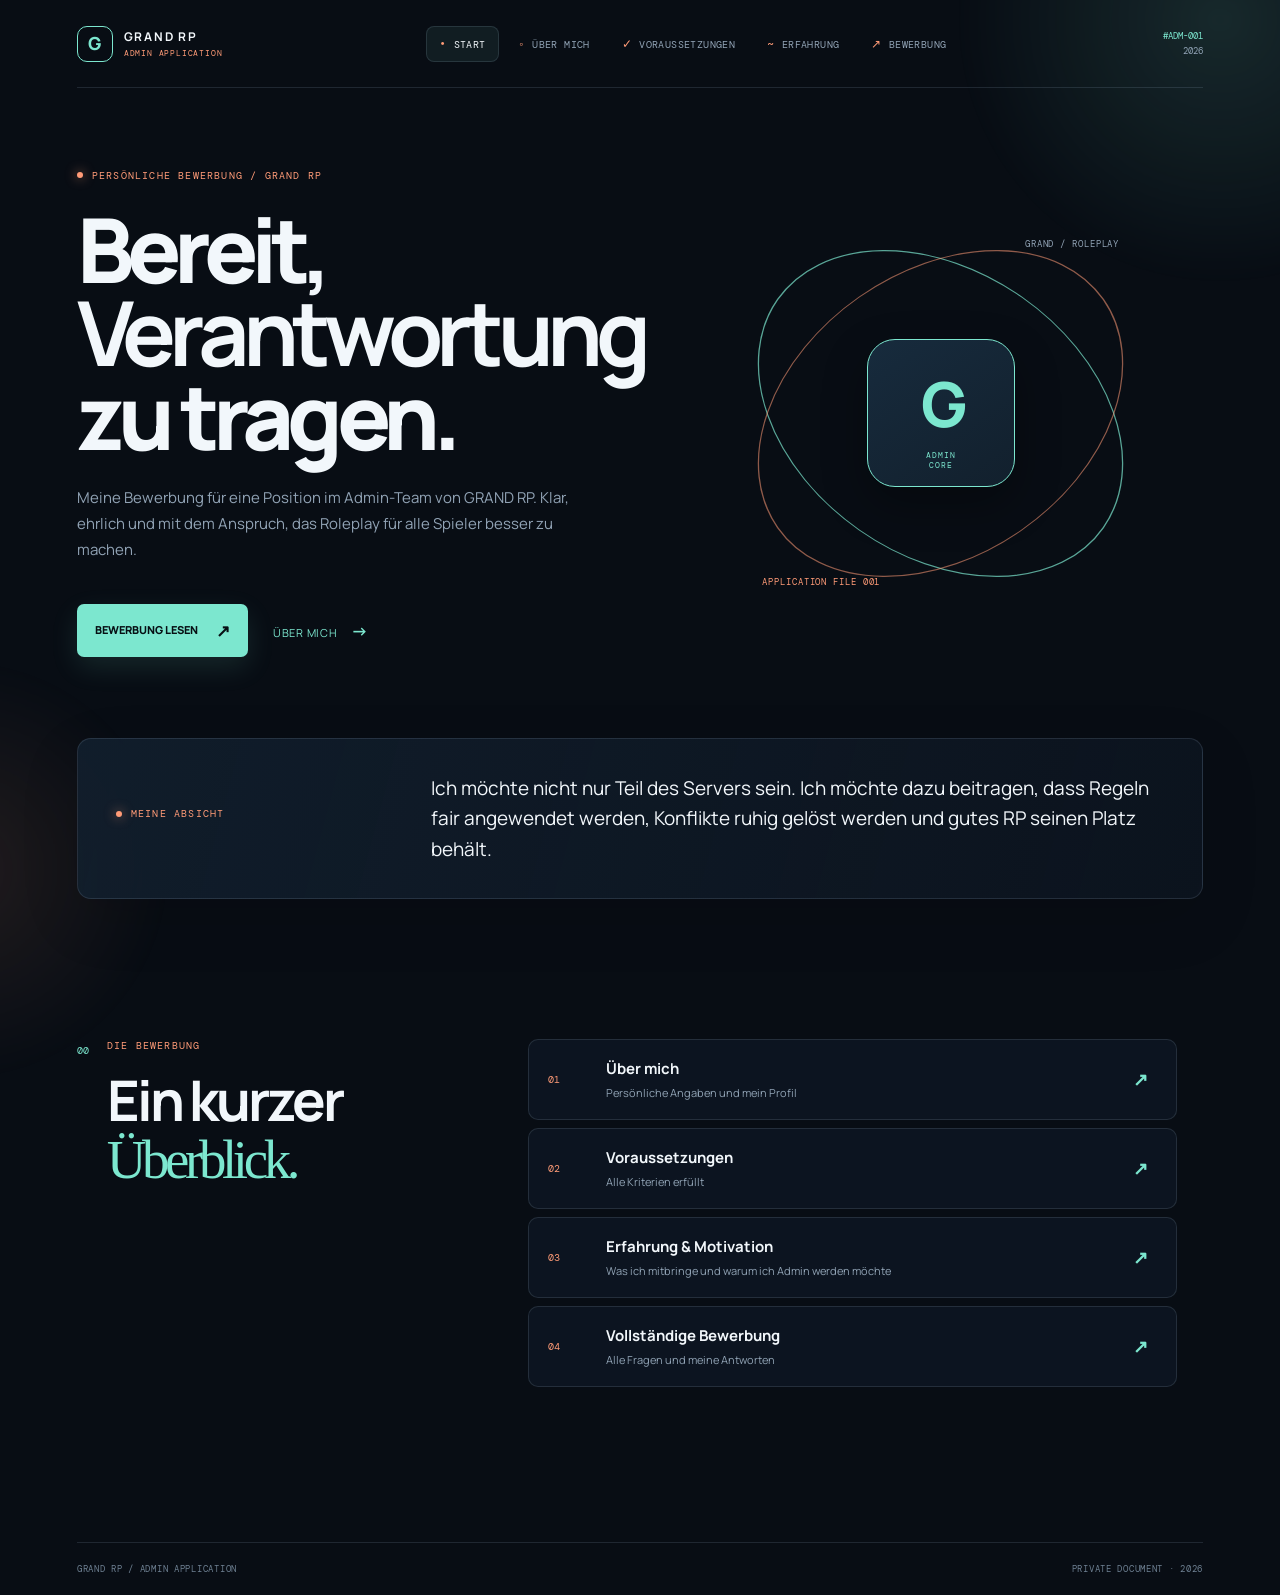
==== index.html @ 0b1059b9 "first commit" ====
<!doctype html>
<html lang="de">
<head>
  <meta charset="utf-8">
  <meta name="viewport" content="width=device-width, initial-scale=1">
  <meta name="description" content="Persoenliche Admin-Bewerbung fuer GRAND RP.">
  <title>Admin-Bewerbung | GRAND RP</title>
  <link rel="stylesheet" href="style.css">
</head>
<body>
  <div class="page-shell">
    <header class="site-header">
      <a class="logo" href="index.html">
        <span>G</span>
        <b>GRAND RP</b>
        <small>ADMIN APPLICATION</small>
      </a>
      <nav class="main-nav" aria-label="Hauptnavigation">
        <a class="active" href="index.html">Start</a>
        <a href="ueber-mich.html">Über mich</a>
        <a href="voraussetzungen.html">Voraussetzungen</a>
        <a href="erfahrung.html">Erfahrung</a>
        <a href="bewerbung.html">Bewerbung</a>
      </nav>
      <div class="header-code">#ADM-001<br><i>2026</i></div>
    </header>

    <main>
      <section class="cover-grid">
        <div class="cover-copy">
          <p class="kicker"><span></span> Persönliche Bewerbung / GRAND RP</p>
          <h1>Bereit,<br><strong>Verantwortung</strong><br>zu tragen.</h1>
          <p class="intro">Meine Bewerbung für eine Position im Admin-Team von GRAND RP. Klar, ehrlich und mit dem Anspruch, das Roleplay für alle Spieler besser zu machen.</p>
          <div class="cover-links">
            <a class="primary-link" href="bewerbung.html">Bewerbung lesen <b>↗</b></a>
            <a class="quiet-link" href="ueber-mich.html">Über mich <b>→</b></a>
          </div>
        </div>
        <div class="cover-art" aria-label="Abstrakte Admin-Bewerbungskennung">
          <div class="art-ring ring-a"></div>
          <div class="art-ring ring-b"></div>
          <div class="art-core">
            <span>G</span>
            <small>ADMIN<br>CORE</small>
          </div>
          <div class="art-label label-top">GRAND / ROLEPLAY</div>
          <div class="art-label label-bottom">APPLICATION FILE 001</div>
        </div>
      </section>

      <section class="statement-band">
        <p class="kicker"><span></span> Meine Absicht</p>
        <p>Ich möchte nicht nur Teil des Servers sein. Ich möchte dazu beitragen, dass Regeln fair angewendet werden, Konflikte ruhig gelöst werden und gutes RP seinen Platz behält.</p>
      </section>

      <section class="route-section">
        <div class="section-head">
          <span class="section-number">00</span>
          <div>
            <p class="kicker">Die Bewerbung</p>
            <h2>Ein kurzer<br><em>Überblick.</em></h2>
          </div>
        </div>
        <div class="route-list">
          <a href="ueber-mich.html"><span>01</span><div><b>Über mich</b><small>Persönliche Angaben und mein Profil</small></div><strong>↗</strong></a>
          <a href="voraussetzungen.html"><span>02</span><div><b>Voraussetzungen</b><small>Alle Kriterien erfüllt</small></div><strong>↗</strong></a>
          <a href="erfahrung.html"><span>03</span><div><b>Erfahrung &amp; Motivation</b><small>Was ich mitbringe und warum ich Admin werden möchte</small></div><strong>↗</strong></a>
          <a href="bewerbung.html"><span>04</span><div><b>Vollständige Bewerbung</b><small>Alle Fragen und meine Antworten</small></div><strong>↗</strong></a>
        </div>
      </section>
    </main>

    <footer class="site-footer">
      <span>GRAND RP / ADMIN APPLICATION</span>
      <span>PRIVATE DOCUMENT · 2026</span>
    </footer>
  </div>
</body>
</html>
---- style.css ----
﻿@import url('https://fonts.googleapis.com/css2?family=DM+Mono:wght@400;500&family=Manrope:wght@400;500;600;700;800&display=swap');
:root{--bg:#080d14;--panel:rgba(18,29,43,.72);--panel-solid:#111d2b;--line:rgba(154,181,207,.16);--text:#f2f7fb;--muted:#91a3b5;--mint:#7ce7cf;--orange:#ff9b77;--sans:'Manrope',sans-serif;--mono:'DM Mono',monospace;--serif:Georgia,'Times New Roman',serif}
*{box-sizing:border-box}
html{scroll-behavior:smooth}
body{margin:0;background:var(--bg);color:var(--text);font:15px/1.5 var(--sans);overflow-x:hidden}
body:before,body:after{content:'';position:fixed;pointer-events:none;z-index:-1;border-radius:50%;filter:blur(2px)}
body:before{width:560px;height:560px;right:-220px;top:-260px;background:radial-gradient(circle,rgba(124,231,207,.13),transparent 67%)}
body:after{width:440px;height:440px;left:-260px;bottom:-190px;background:radial-gradient(circle,rgba(255,155,119,.1),transparent 68%)}
a{color:inherit;text-decoration:none}
.page-shell{max-width:1440px;min-height:100vh;margin:auto;padding:0 6vw}
.site-header{height:88px;border-bottom:1px solid var(--line);display:flex;align-items:center;justify-content:space-between;gap:28px}
.logo{display:grid;grid-template-columns:36px 1fr;grid-template-rows:18px 13px;align-items:center;column-gap:11px}
.logo span{grid-row:1/3;display:grid;place-items:center;width:36px;height:36px;border:1px solid var(--mint);border-radius:10px;color:var(--mint);font-size:18px;font-weight:800}
.logo b{font-size:12px;letter-spacing:.14em}
.logo small{font:8px var(--mono);color:var(--orange);letter-spacing:.1em}
.main-nav{display:flex;align-items:center;gap:6px;font:10px var(--mono);letter-spacing:.04em;text-transform:uppercase;color:var(--muted)}
.main-nav a{padding:9px 12px;border:1px solid transparent;border-radius:8px;transition:.2s}
.main-nav a:before{display:inline-block;margin-right:7px;color:var(--orange);font-size:12px}
.main-nav a[href="index.html"]:before{content:'\2022'}
.main-nav a[href="ueber-mich.html"]:before{content:'\25E6'}
.main-nav a[href="voraussetzungen.html"]:before{content:'\2713'}
.main-nav a[href="erfahrung.html"]:before{content:'~'}
.main-nav a[href="bewerbung.html"]:before{content:'\2197'}
.main-nav a:hover,.main-nav a.active{background:rgba(124,231,207,.08);border-color:var(--line);color:var(--text)}
.header-code{color:var(--mint);text-align:right;font:9px/1.6 var(--mono)}
.header-code i{color:var(--muted);font-style:normal}
.kicker{display:flex;align-items:center;gap:9px;color:var(--orange);font:10px var(--mono);letter-spacing:.12em;text-transform:uppercase}
.kicker span{width:6px;height:6px;background:var(--orange);border-radius:50%;box-shadow:0 0 12px rgba(255,155,119,.8)}
h1,h2,h3,p{margin-top:0}
h1{font-size:clamp(52px,7vw,100px);line-height:.93;letter-spacing:-.075em;margin:25px 0 28px;font-weight:800}
h1 em,h2 em{font:400 .98em var(--serif);letter-spacing:-.08em;color:var(--mint)}
h2{font-size:34px;line-height:1;letter-spacing:-.055em}
.cover-grid{min-height:650px;display:grid;grid-template-columns:1fr .85fr;align-items:center;gap:8vw}
.cover-copy{padding:78px 0}
.cover-copy .intro{max-width:520px;color:var(--muted);line-height:1.75}
.cover-links{display:flex;align-items:center;gap:25px;margin-top:40px}
.primary-link{display:inline-flex;align-items:center;gap:18px;padding:14px 18px;background:var(--mint);color:#071014;border-radius:7px;font-size:11px;font-weight:800;text-transform:uppercase;box-shadow:0 10px 28px rgba(124,231,207,.12);transition:.2s}
.primary-link:hover{transform:translateY(-2px);box-shadow:0 14px 34px rgba(124,231,207,.2)}
.primary-link b{font-size:17px}
.quiet-link{color:var(--mint);font-size:11px;text-transform:uppercase;letter-spacing:.07em}
.quiet-link b{font-size:17px;margin-left:10px}
.cover-art{height:390px;position:relative;display:grid;place-items:center}
.art-ring{position:absolute;width:285px;height:285px;border:1px solid var(--line);border-radius:50%}
.ring-a{transform:rotate(35deg) scaleX(1.4);border-color:rgba(124,231,207,.7)}
.ring-b{transform:rotate(-35deg) scaleX(1.4);border-color:rgba(255,155,119,.55)}
.art-core{width:148px;height:148px;border-radius:28px;background:linear-gradient(145deg,#172b3d,#12202d);border:1px solid var(--mint);box-shadow:0 18px 45px rgba(0,0,0,.3);display:grid;place-items:center;align-content:center;color:var(--mint);z-index:1}
.art-core span{font-size:62px;font-weight:800;letter-spacing:-.1em}
.art-core small{font:8px var(--mono);letter-spacing:.13em;text-align:center}
.art-label{position:absolute;font:9px var(--mono);letter-spacing:.1em;color:var(--muted)}
.label-top{top:20px;right:4%}
.label-bottom{bottom:20px;left:4%;color:var(--orange)}
.statement-band{border:1px solid var(--line);background:linear-gradient(105deg,rgba(18,32,47,.85),rgba(16,26,40,.5));border-radius:14px;padding:34px 38px;display:grid;grid-template-columns:24% 1fr;gap:5vw;box-shadow:0 20px 60px rgba(0,0,0,.12)}
.statement-band>p:last-child{max-width:720px;font-size:19px;line-height:1.6;margin:0}
.route-section{display:grid;grid-template-columns:.7fr 1.3fr;gap:8vw;padding:140px 0 155px;max-width:1100px}
.section-head{display:flex;gap:18px}
.section-number{font:10px var(--mono);color:var(--mint);padding-top:5px}
.section-head h2{font-size:56px;margin-top:20px}
.route-list{display:grid;gap:8px}
.route-list a{display:grid;grid-template-columns:44px 1fr 24px;align-items:center;gap:14px;padding:18px 19px;border:1px solid var(--line);background:rgba(18,29,43,.55);border-radius:10px;transition:.2s}
.route-list a:hover{background:rgba(124,231,207,.08);border-color:rgba(124,231,207,.55);transform:translateX(5px)}
.route-list>a>span{font:10px var(--mono);color:var(--orange)}
.route-list b{display:block;font-size:15px}
.route-list small{display:block;color:var(--muted);font-size:11px;margin-top:4px}
.route-list strong{font-size:18px;color:var(--mint)}
.site-footer{border-top:1px solid var(--line);display:flex;justify-content:space-between;padding:20px 0;color:#6e8092;font:9px var(--mono);letter-spacing:.08em}
.content-page{padding:90px 0 100px}
.page-intro{max-width:760px;margin-bottom:78px}
.page-intro>p:last-child{max-width:580px;color:var(--muted);line-height:1.75}
.split-intro{display:grid;grid-template-columns:1fr .65fr;gap:8vw;align-items:end}
.split-intro>p{padding-bottom:8px}
.profile-layout{display:grid;grid-template-columns:340px 1fr;gap:9vw;max-width:1000px}
.profile-card{background:var(--panel);backdrop-filter:blur(14px);border:1px solid var(--line);border-radius:15px;padding:23px;box-shadow:0 22px 60px rgba(0,0,0,.14)}
.profile-top{display:flex;justify-content:space-between;color:var(--mint);font:9px var(--mono);letter-spacing:.09em}
.profile-avatar{width:112px;height:112px;border-radius:24px;overflow:hidden;background:var(--orange);display:grid;place-items:center;margin:42px 0 25px}.profile-avatar img{width:100%;height:100%;display:block;object-fit:cover}
.profile-card h2{font-size:23px;margin-bottom:22px}
.profile-line{display:flex;justify-content:space-between;gap:14px;border-top:1px solid var(--line);padding:13px 0;font-size:11px}
.profile-line span{color:var(--muted)}
.profile-line b{font-weight:600;text-align:right}
.prose-block{padding-top:22px;max-width:570px}
.prose-block h2{font-size:53px;margin:21px 0 30px}
.prose-block>p:not(.kicker){color:var(--muted);line-height:1.75}
.quote{border-left:2px solid var(--orange);padding:7px 0 7px 20px;margin-top:32px;color:var(--text);font:17px/1.5 var(--serif)}
.page-next{border-top:1px solid var(--line);margin-top:82px;max-width:900px}
.page-next a{display:flex;justify-content:space-between;padding:22px 0;font-size:11px;text-transform:uppercase;letter-spacing:.07em}
.page-next span{color:var(--muted)}
.page-next b{color:var(--mint)}
.criteria-layout{display:grid;grid-template-columns:1fr 310px;gap:8vw;align-items:start}
.criteria-list{display:grid;gap:8px}
.criteria-list article{display:grid;grid-template-columns:42px 1fr 72px;gap:15px;border:1px solid var(--line);border-radius:10px;padding:22px 20px;background:rgba(18,29,43,.58)}
.criteria-list article>span,.app-section-head>span,.answer-stack article>span{font:10px var(--mono);color:var(--orange)}
.criteria-list h2{font-size:18px;margin:0 0 7px}
.criteria-list p{font-size:13px;line-height:1.6;color:var(--muted);margin:0}
.criteria-list article>b{font:9px var(--mono);color:var(--mint);padding-top:4px;text-align:right}
.status-panel{background:var(--panel);backdrop-filter:blur(14px);border:1px solid var(--line);border-radius:15px;padding:27px;position:sticky;top:24px}
.status-icon{display:grid;place-items:center;width:43px;height:43px;border-radius:12px;background:var(--mint);color:#071014;font-size:20px;margin-bottom:42px}
.status-panel h2{font-size:57px;color:var(--mint);margin:8px 0}
.status-panel>p:not(.kicker){color:var(--muted);line-height:1.6;font-size:13px}
.status-bar{height:6px;border-radius:10px;background:#26394c;margin:27px 0 10px}
.status-bar i{display:block;width:100%;height:100%;border-radius:10px;background:linear-gradient(90deg,var(--mint),var(--orange))}
.status-panel small{font:9px var(--mono);color:var(--muted)}
.experience-grid{display:grid;grid-template-columns:1fr 1fr;gap:12px;max-width:1080px}
.feature-card{position:relative;min-height:260px;padding:27px;background:var(--panel);backdrop-filter:blur(12px);border:1px solid var(--line);border-radius:14px;overflow:hidden}
.feature-wide{grid-column:span 2;min-height:225px}
.feature-card .card-index{font:10px var(--mono);color:var(--mint)}
.feature-card h2{max-width:620px;font-size:29px;margin:22px 0 14px}
.feature-card p:not(.kicker){max-width:660px;color:var(--muted);line-height:1.7;font-size:13px}
.feature-card .card-mark{position:absolute;right:35px;bottom:-29px;font-size:155px;font-weight:800;color:rgba(124,231,207,.04);line-height:1}
.accent-card{background:linear-gradient(135deg,var(--orange),#ffb292);color:#20120f;border-color:transparent}
.accent-card .card-index,.accent-card p:not(.kicker){color:#673d32}
.accent-card .kicker{color:#673d32}
.accent-card .kicker span{background:#20120f;box-shadow:none}
.application-sections{max-width:980px}
.application-sections>section{margin-bottom:88px}
.app-section-head{display:flex;gap:21px;border-top:1px solid var(--line);padding-top:24px;margin-bottom:27px}
.app-section-head h2{margin:15px 0 0}
.data-table{display:grid;gap:7px}
.data-table div{display:flex;justify-content:space-between;gap:24px;padding:17px 19px;background:rgba(18,29,43,.65);border:1px solid var(--line);border-radius:8px;font-size:13px}
.data-table span{color:var(--muted)}
.data-table b{font-weight:600}
.answer-stack{display:grid;gap:7px}
.answer-stack article{display:grid;grid-template-columns:40px 1fr;gap:14px;border:1px solid var(--line);border-radius:8px;padding:20px 18px;background:rgba(18,29,43,.65)}
.statement-band,.route-list a,.profile-card,.criteria-list article,.status-panel,.feature-card,.data-table div,.answer-stack article{transition:transform .25s ease,background-color .25s ease,border-color .25s ease,box-shadow .25s ease}.statement-band:hover,.route-list a:hover,.profile-card:hover,.criteria-list article:hover,.status-panel:hover,.feature-card:hover,.data-table div:hover,.answer-stack article:hover{background-color:rgba(30,49,68,.9);border-color:var(--mint);box-shadow:0 16px 38px rgba(0,0,0,.28),0 0 0 1px rgba(124,231,207,.12);transform:translateY(-5px)}.accent-card:hover{background:linear-gradient(135deg,#ffab8b,#ffc0a7);border-color:#ffd0bd}.route-list a:hover{transform:translateX(5px) translateY(-3px)}
.answer-stack h3{font-size:15px;line-height:1.4;margin:0 0 7px}
.answer-stack p{color:var(--muted);font-size:13px;line-height:1.6;margin:0}
.closing-note{border-left:2px solid var(--orange);max-width:560px;padding:6px 0 6px 21px;margin-bottom:85px}
.closing-note>p:last-child{color:var(--muted);line-height:1.7}
.reveal{animation:rise .65s both}
@keyframes rise{from{opacity:0;transform:translateY(13px)}
to{opacity:1;transform:none}
}

@media(max-width:830px){.page-shell{padding:0 21px}
.site-header{height:auto;padding:18px 0;align-items:flex-start}
.main-nav{gap:4px;justify-content:flex-end;flex-wrap:wrap;font-size:8px}
.main-nav a{padding:7px 8px}
.main-nav a:nth-child(1){display:none}
.header-code{display:none}
.cover-grid,.profile-layout,.criteria-layout,.split-intro,.route-section{display:block}
.cover-copy{padding:67px 0 32px}
.cover-art{height:310px}
.statement-band{display:block;padding:29px 24px}
.statement-band .kicker{margin-bottom:23px}
.statement-band>p:last-child{font-size:17px}
.route-section{padding:80px 0}
.section-head{margin-bottom:38px}
.profile-card{max-width:390px;margin-bottom:52px}
.prose-block h2{font-size:44px}
.content-page{padding:63px 0}
.page-intro{margin-bottom:52px}
.criteria-list{margin-bottom:31px}
.criteria-list article{grid-template-columns:32px 1fr}
.criteria-list article>b{grid-column:2;text-align:left}
.experience-grid{display:block}
.feature-card,.feature-wide{margin-bottom:12px;min-height:225px}
.app-section-head h2{font-size:27px}
.data-table div{display:block}
.data-table b{display:block;margin-top:6px}
.site-footer{font-size:8px;gap:14px}
.site-footer span:last-child{text-align:right}
h1{font-size:clamp(52px,15vw,82px)}
}
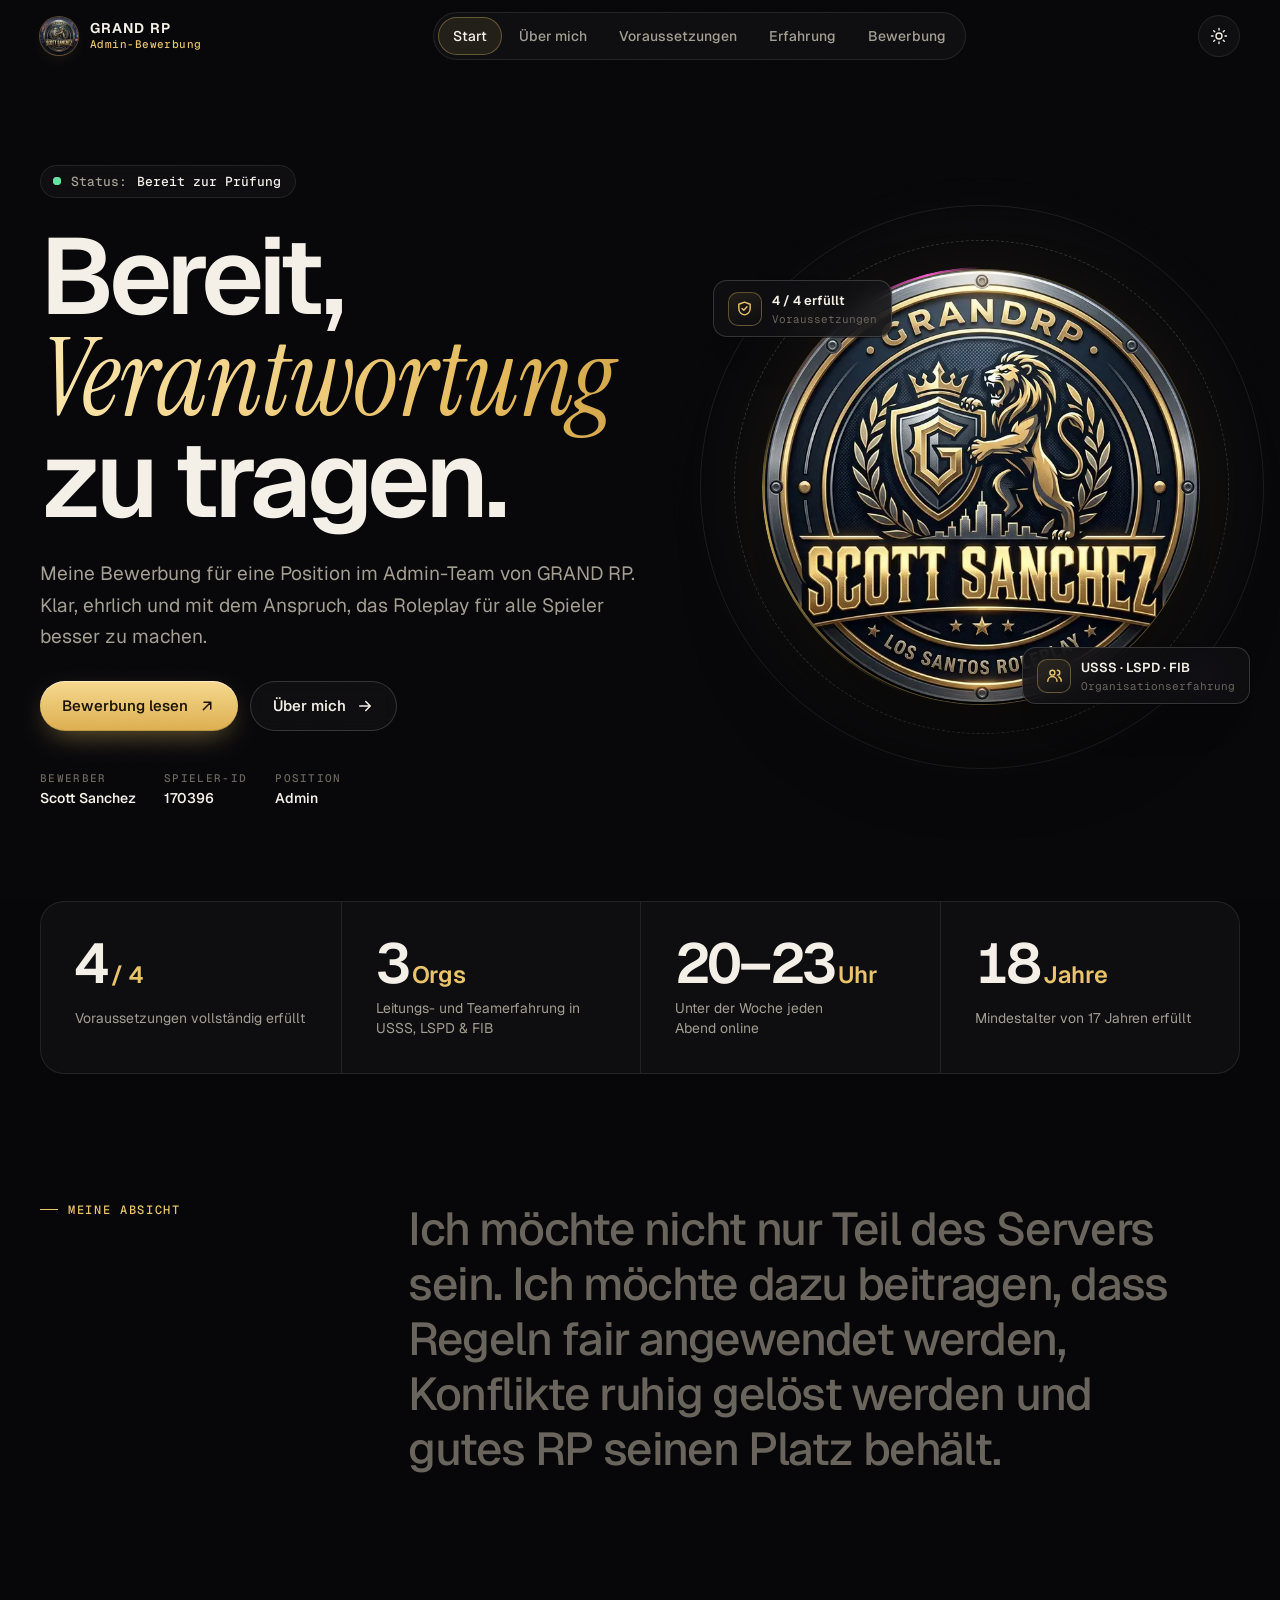
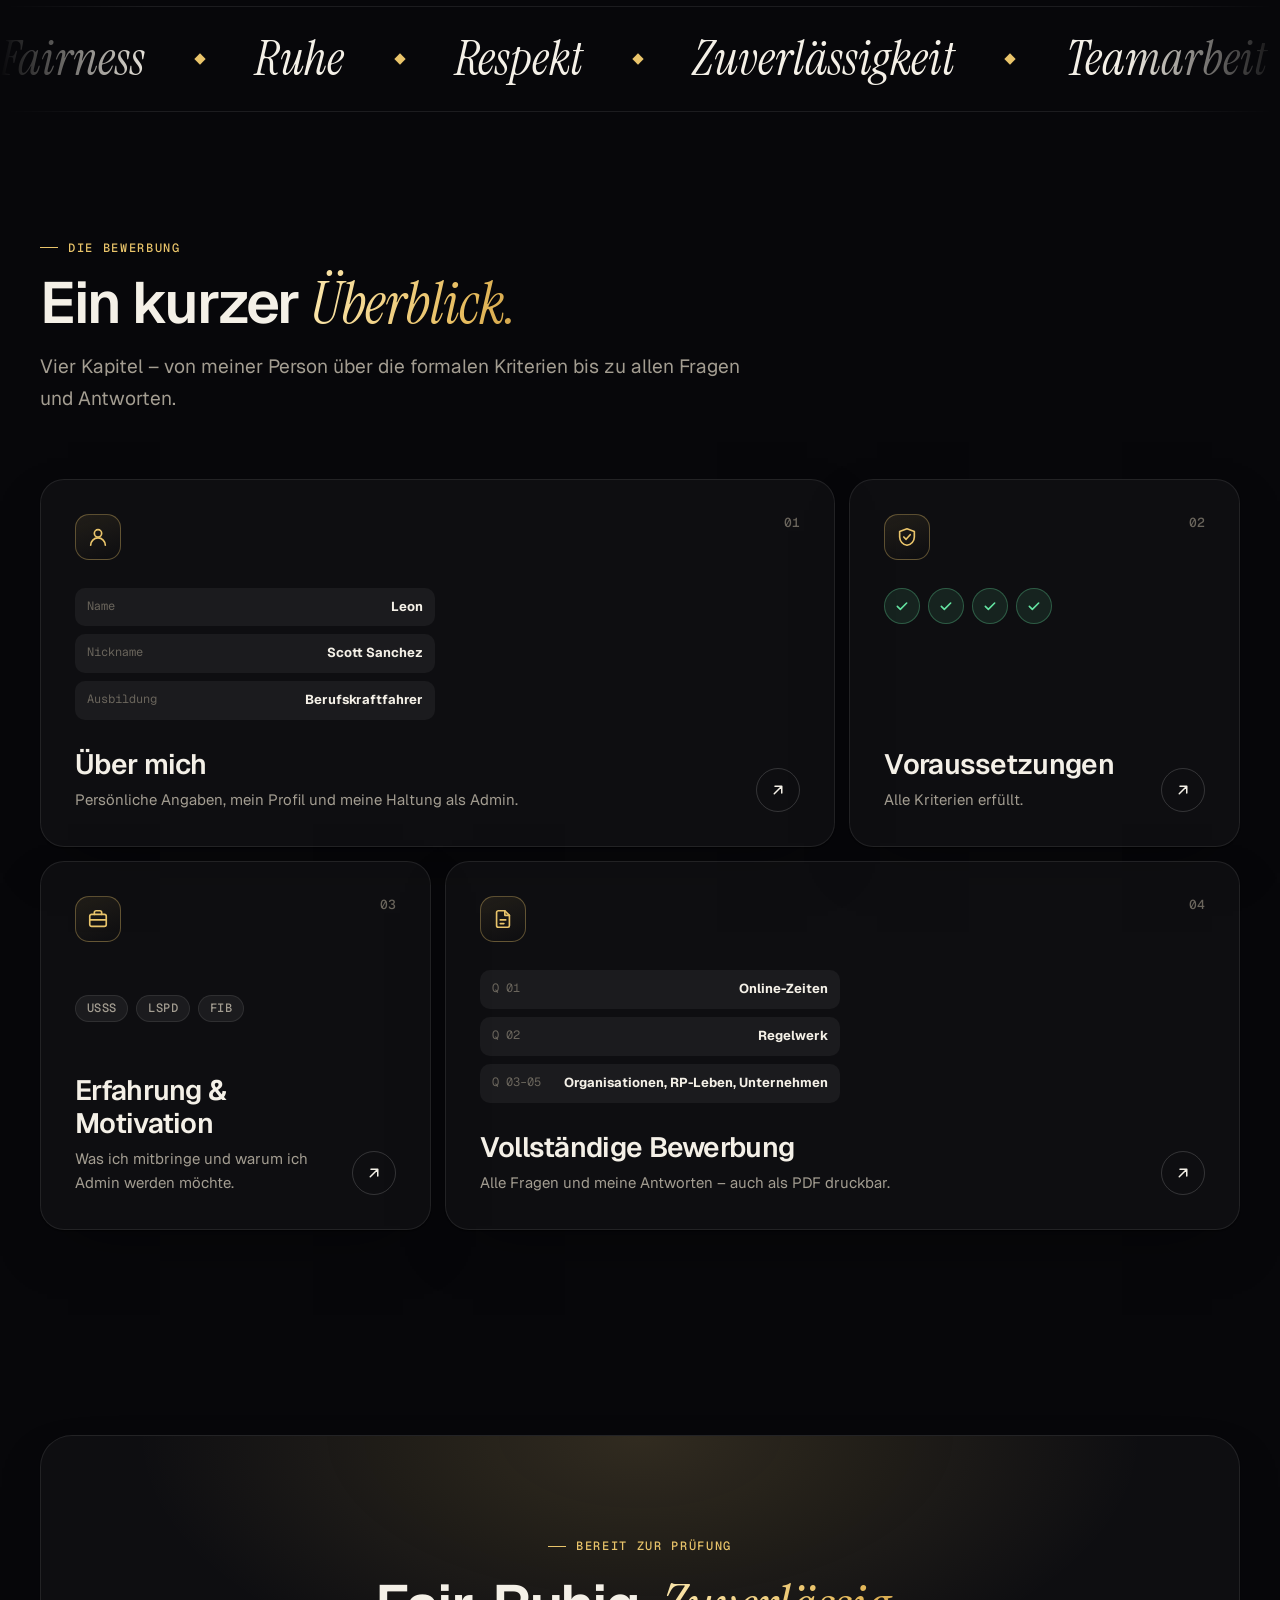
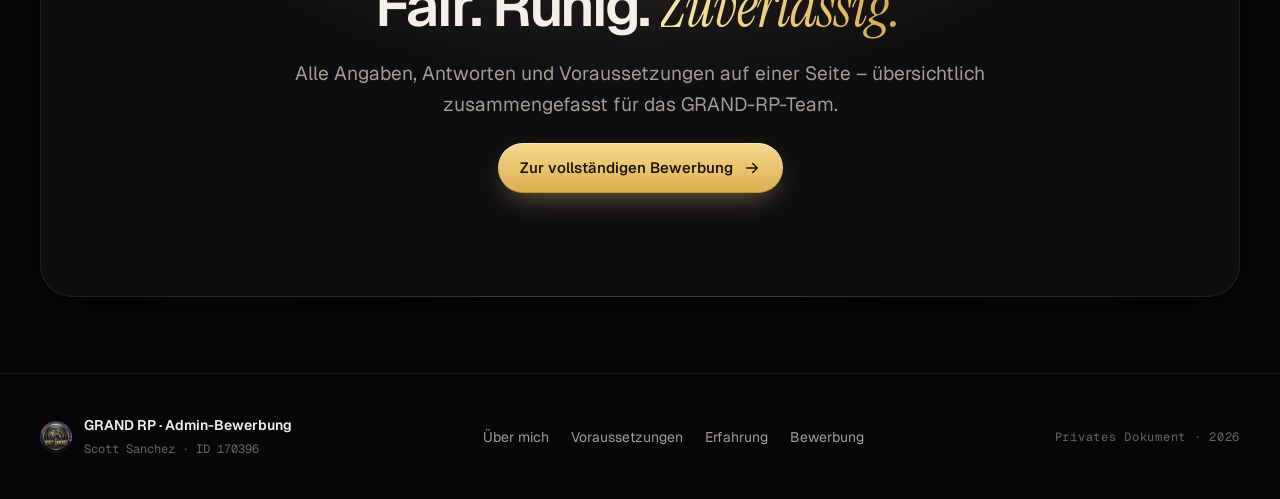
==== commit 2d0eea1d: "Komplettes Redesign der Admin-Bewerbung - Neues Design-System in assets/css/main.css: Gold/Schwarz p" ====
--- a/index.html
+++ b/index.html
@@ -2,78 +2,247 @@
 <html lang="de">
 <head>
   <meta charset="utf-8">
-  <meta name="viewport" content="width=device-width, initial-scale=1">
-  <meta name="description" content="Persoenliche Admin-Bewerbung fuer GRAND RP.">
-  <title>Admin-Bewerbung | GRAND RP</title>
-  <link rel="stylesheet" href="style.css">
+  <meta name="viewport" content="width=device-width, initial-scale=1, viewport-fit=cover">
+  <title>Admin-Bewerbung · GRAND RP</title>
+  <meta name="description" content="Persönliche Bewerbung von Scott Sanchez für das Admin-Team von GRAND RP – fair, ruhig und mit dem Anspruch, gutes Roleplay zu schützen.">
+  <meta name="robots" content="noindex">
+  <meta name="theme-color" content="#07070a">
+  <meta property="og:type" content="website">
+  <meta property="og:site_name" content="GRAND RP · Admin-Bewerbung">
+  <meta property="og:title" content="Admin-Bewerbung · Scott Sanchez">
+  <meta property="og:description" content="Bereit, Verantwortung zu tragen. Meine Bewerbung für das Admin-Team von GRAND RP.">
+  <meta property="og:image" content="assets/img/og-image.jpg">
+  <meta name="twitter:card" content="summary_large_image">
+  <link rel="icon" href="favicon.svg" type="image/svg+xml">
+  <link rel="apple-touch-icon" href="apple-touch-icon.png">
+  <link rel="preconnect" href="https://fonts.googleapis.com">
+  <link rel="preconnect" href="https://fonts.gstatic.com" crossorigin>
+  <link rel="stylesheet" href="https://fonts.googleapis.com/css2?family=Geist:wght@300..800&family=Geist+Mono:wght@400..600&family=Instrument+Serif:ital@0;1&display=swap">
+  <link rel="stylesheet" href="assets/css/main.css">
+  <link rel="preload" as="image" href="assets/img/scott-sanchez-logo-800.webp" type="image/webp">
+  <script>(function(d){d.classList.add('js');try{var t=localStorage.getItem('theme');if(t==='light'||t==='dark')d.dataset.theme=t}catch(e){}})(document.documentElement);</script>
+  <script src="assets/js/main.js" defer></script>
 </head>
 <body>
-  <div class="page-shell">
-    <header class="site-header">
-      <a class="logo" href="index.html">
-        <span>G</span>
-        <b>GRAND RP</b>
-        <small>ADMIN APPLICATION</small>
+  <a class="skip-link" href="#inhalt">Zum Inhalt springen</a>
+  <div class="scroll-progress" aria-hidden="true"></div>
+  <div class="backdrop" aria-hidden="true"></div>
+
+  <header class="site-header" data-header>
+    <div class="container header-inner">
+      <a class="brand" href="index.html" aria-label="GRAND RP Admin-Bewerbung – zur Startseite">
+        <img src="assets/img/scott-sanchez-logo-96.webp" alt="" width="38" height="38">
+        <span><strong>GRAND RP</strong><small>Admin-Bewerbung</small></span>
       </a>
-      <nav class="main-nav" aria-label="Hauptnavigation">
-        <a class="active" href="index.html">Start</a>
-        <a href="ueber-mich.html">Über mich</a>
-        <a href="voraussetzungen.html">Voraussetzungen</a>
-        <a href="erfahrung.html">Erfahrung</a>
-        <a href="bewerbung.html">Bewerbung</a>
+      <nav class="site-nav" id="site-nav" aria-label="Hauptnavigation">
+        <ul>
+          <li><a href="index.html" aria-current="page">Start</a></li>
+          <li><a href="ueber-mich.html">Über mich</a></li>
+          <li><a href="voraussetzungen.html">Voraussetzungen</a></li>
+          <li><a href="erfahrung.html">Erfahrung</a></li>
+          <li><a href="bewerbung.html">Bewerbung</a></li>
+        </ul>
       </nav>
-      <div class="header-code">#ADM-001<br><i>2026</i></div>
-    </header>
-
-    <main>
-      <section class="cover-grid">
-        <div class="cover-copy">
-          <p class="kicker"><span></span> Persönliche Bewerbung / GRAND RP</p>
-          <h1>Bereit,<br><strong>Verantwortung</strong><br>zu tragen.</h1>
-          <p class="intro">Meine Bewerbung für eine Position im Admin-Team von GRAND RP. Klar, ehrlich und mit dem Anspruch, das Roleplay für alle Spieler besser zu machen.</p>
-          <div class="cover-links">
-            <a class="primary-link" href="bewerbung.html">Bewerbung lesen <b>↗</b></a>
-            <a class="quiet-link" href="ueber-mich.html">Über mich <b>→</b></a>
-          </div>
-        </div>
-        <div class="cover-art" aria-label="Abstrakte Admin-Bewerbungskennung">
-          <div class="art-ring ring-a"></div>
-          <div class="art-ring ring-b"></div>
-          <div class="art-core">
-            <span>G</span>
-            <small>ADMIN<br>CORE</small>
-          </div>
-          <div class="art-label label-top">GRAND / ROLEPLAY</div>
-          <div class="art-label label-bottom">APPLICATION FILE 001</div>
-        </div>
-      </section>
-
-      <section class="statement-band">
-        <p class="kicker"><span></span> Meine Absicht</p>
-        <p>Ich möchte nicht nur Teil des Servers sein. Ich möchte dazu beitragen, dass Regeln fair angewendet werden, Konflikte ruhig gelöst werden und gutes RP seinen Platz behält.</p>
-      </section>
-
-      <section class="route-section">
-        <div class="section-head">
-          <span class="section-number">00</span>
-          <div>
-            <p class="kicker">Die Bewerbung</p>
-            <h2>Ein kurzer<br><em>Überblick.</em></h2>
-          </div>
-        </div>
-        <div class="route-list">
-          <a href="ueber-mich.html"><span>01</span><div><b>Über mich</b><small>Persönliche Angaben und mein Profil</small></div><strong>↗</strong></a>
-          <a href="voraussetzungen.html"><span>02</span><div><b>Voraussetzungen</b><small>Alle Kriterien erfüllt</small></div><strong>↗</strong></a>
-          <a href="erfahrung.html"><span>03</span><div><b>Erfahrung &amp; Motivation</b><small>Was ich mitbringe und warum ich Admin werden möchte</small></div><strong>↗</strong></a>
-          <a href="bewerbung.html"><span>04</span><div><b>Vollständige Bewerbung</b><small>Alle Fragen und meine Antworten</small></div><strong>↗</strong></a>
-        </div>
-      </section>
-    </main>
-
-    <footer class="site-footer">
-      <span>GRAND RP / ADMIN APPLICATION</span>
-      <span>PRIVATE DOCUMENT · 2026</span>
-    </footer>
-  </div>
+      <div class="header-actions">
+        <button class="icon-btn theme-toggle" type="button" data-theme-toggle aria-label="Helles Design aktivieren">
+          <svg class="i-sun" viewBox="0 0 24 24" fill="none" stroke="currentColor" stroke-width="1.8" stroke-linecap="round" aria-hidden="true"><circle cx="12" cy="12" r="4"/><path d="M12 2v2M12 20v2M4.93 4.93l1.41 1.41M17.66 17.66l1.41 1.41M2 12h2M20 12h2M4.93 19.07l1.41-1.41M17.66 6.34l1.41-1.41"/></svg>
+          <svg class="i-moon" viewBox="0 0 24 24" fill="none" stroke="currentColor" stroke-width="1.8" stroke-linecap="round" stroke-linejoin="round" aria-hidden="true"><path d="M20 14.5A8 8 0 1 1 9.5 4a6.5 6.5 0 0 0 10.5 10.5z"/></svg>
+        </button>
+        <button class="icon-btn menu-toggle" type="button" data-menu-toggle aria-controls="site-nav" aria-expanded="false" aria-label="Menü öffnen">
+          <svg class="i-menu" viewBox="0 0 24 24" fill="none" stroke="currentColor" stroke-width="1.8" stroke-linecap="round" aria-hidden="true"><path d="M4 7h16M4 12h16M4 17h16"/></svg>
+          <svg class="i-close" viewBox="0 0 24 24" fill="none" stroke="currentColor" stroke-width="1.8" stroke-linecap="round" aria-hidden="true"><path d="M6 6l12 12M18 6 6 18"/></svg>
+        </button>
+      </div>
+    </div>
+  </header>
+
+  <main id="inhalt">
+    <!-- Hero -->
+    <section class="hero container" aria-labelledby="hero-title">
+      <div class="hero-copy">
+        <p class="status-pill" data-reveal><span class="pulse-dot" aria-hidden="true"></span> Status: <b>Bereit zur Prüfung</b></p>
+        <h1 class="display" id="hero-title" data-reveal style="--d:1">Bereit,<br><em>Verantwortung</em><br>zu tragen.</h1>
+        <p class="lead" data-reveal style="--d:2">Meine Bewerbung für eine Position im Admin-Team von GRAND RP. Klar, ehrlich und mit dem Anspruch, das Roleplay für alle Spieler besser zu machen.</p>
+        <div class="hero-actions" data-reveal style="--d:3">
+          <a class="btn btn-primary" href="bewerbung.html">
+            Bewerbung lesen
+            <svg class="arrow-diag" viewBox="0 0 24 24" fill="none" stroke="currentColor" stroke-width="2" stroke-linecap="round" stroke-linejoin="round" aria-hidden="true"><path d="M7 17 17 7M8 7h9v9"/></svg>
+          </a>
+          <a class="btn btn-ghost" href="ueber-mich.html">
+            Über mich
+            <svg viewBox="0 0 24 24" fill="none" stroke="currentColor" stroke-width="2" stroke-linecap="round" stroke-linejoin="round" aria-hidden="true"><path d="M5 12h14M13 6l6 6-6 6"/></svg>
+          </a>
+        </div>
+        <dl class="hero-meta" data-reveal style="--d:4">
+          <div><dt>Bewerber</dt><dd>Scott Sanchez</dd></div>
+          <div><dt>Spieler-ID</dt><dd>170396</dd></div>
+          <div><dt>Position</dt><dd>Admin</dd></div>
+        </dl>
+      </div>
+
+      <div class="hero-visual" data-tilt data-reveal style="--d:2">
+        <div class="medallion">
+          <div class="orbit" aria-hidden="true"></div>
+          <div class="orbit orbit-2" aria-hidden="true"></div>
+          <div class="medallion-ring" aria-hidden="true"></div>
+          <div class="medallion-img">
+            <img src="assets/img/scott-sanchez-logo-800.webp" alt="Wappen von Scott Sanchez – GRAND RP, Los Santos Roleplay" width="800" height="800" fetchpriority="high">
+          </div>
+          <div class="medallion-glare" aria-hidden="true"></div>
+        </div>
+        <div class="float-chip chip-a" aria-hidden="true">
+          <span class="icon-tile"><svg viewBox="0 0 24 24" fill="none" stroke="currentColor" stroke-width="2" stroke-linecap="round" stroke-linejoin="round"><path d="M12 3l8 3v6c0 4.5-3.4 8.3-8 9-4.6-.7-8-4.5-8-9V6z"/><path d="m8.5 12 2.5 2.5 4.5-5"/></svg></span>
+          <span><b>4 / 4 erfüllt</b><small>Voraussetzungen</small></span>
+        </div>
+        <div class="float-chip chip-b" aria-hidden="true">
+          <span class="icon-tile"><svg viewBox="0 0 24 24" fill="none" stroke="currentColor" stroke-width="2" stroke-linecap="round" stroke-linejoin="round"><circle cx="9" cy="8" r="3.5"/><path d="M2.5 20a6.5 6.5 0 0 1 13 0M16 4.5a3.5 3.5 0 0 1 0 7M18 14a6.5 6.5 0 0 1 3.5 6"/></svg></span>
+          <span><b>USSS · LSPD · FIB</b><small>Organisationserfahrung</small></span>
+        </div>
+      </div>
+    </section>
+
+    <!-- Kennzahlen -->
+    <section class="container" aria-label="Auf einen Blick">
+      <div class="stats" data-reveal>
+        <div class="stat">
+          <span class="num"><span data-count="4">4</span><small>/ 4</small></span>
+          <p>Voraussetzungen vollständig erfüllt</p>
+        </div>
+        <div class="stat">
+          <span class="num"><span data-count="3">3</span><small>Orgs</small></span>
+          <p>Leitungs- und Teamerfahrung in USSS, LSPD &amp; FIB</p>
+        </div>
+        <div class="stat">
+          <span class="num">20–23<small>Uhr</small></span>
+          <p>Unter der Woche jeden Abend online</p>
+        </div>
+        <div class="stat">
+          <span class="num"><span data-count="18">18</span><small>Jahre</small></span>
+          <p>Mindestalter von 17 Jahren erfüllt</p>
+        </div>
+      </div>
+    </section>
+
+    <!-- Absicht -->
+    <section class="section container intent" aria-labelledby="intent-title">
+      <p class="eyebrow" id="intent-title">Meine Absicht</p>
+      <p class="fill-text"><span>Ich möchte nicht nur Teil des Servers sein. Ich möchte dazu beitragen, dass Regeln fair angewendet werden, Konflikte ruhig gelöst werden und gutes RP seinen Platz behält.</span></p>
+    </section>
+
+    <!-- Werte -->
+    <div class="marquee" aria-hidden="true">
+      <div class="marquee-track">
+        <span>Fairness</span><i></i><span>Ruhe</span><i></i><span>Respekt</span><i></i><span>Zuverlässigkeit</span><i></i><span>Teamarbeit</span><i></i><span>Hilfsbereitschaft</span><i></i><span>Gutes RP</span><i></i>
+      </div>
+      <div class="marquee-track">
+        <span>Fairness</span><i></i><span>Ruhe</span><i></i><span>Respekt</span><i></i><span>Zuverlässigkeit</span><i></i><span>Teamarbeit</span><i></i><span>Hilfsbereitschaft</span><i></i><span>Gutes RP</span><i></i>
+      </div>
+    </div>
+
+    <!-- Kapitel -->
+    <section class="section container" aria-labelledby="chapters-title">
+      <header class="section-head">
+        <p class="eyebrow" data-reveal>Die Bewerbung</p>
+        <h2 class="h2" id="chapters-title" data-reveal style="--d:1">Ein kurzer <em>Überblick.</em></h2>
+        <p class="lead" data-reveal style="--d:2">Vier Kapitel – von meiner Person über die formalen Kriterien bis zu allen Fragen und Antworten.</p>
+      </header>
+
+      <div class="bento">
+        <a class="card spotlight bento-card span-4" href="ueber-mich.html" data-reveal>
+          <div class="bento-top">
+            <span class="icon-tile"><svg viewBox="0 0 24 24" fill="none" stroke="currentColor" stroke-width="1.8" stroke-linecap="round" stroke-linejoin="round" aria-hidden="true"><circle cx="12" cy="8" r="4"/><path d="M4 21a8 8 0 0 1 16 0"/></svg></span>
+            <span class="bento-num">01</span>
+          </div>
+          <div class="mini-rows" aria-hidden="true">
+            <div><span>Name</span><b>Leon</b></div>
+            <div><span>Nickname</span><b>Scott Sanchez</b></div>
+            <div><span>Ausbildung</span><b>Berufskraftfahrer</b></div>
+          </div>
+          <div class="bento-foot">
+            <div><h3 class="h3">Über mich</h3><p>Persönliche Angaben, mein Profil und meine Haltung als Admin.</p></div>
+            <span class="go" aria-hidden="true"><svg viewBox="0 0 24 24" fill="none" stroke="currentColor" stroke-width="2" stroke-linecap="round" stroke-linejoin="round"><path d="M7 17 17 7M8 7h9v9"/></svg></span>
+          </div>
+        </a>
+
+        <a class="card spotlight bento-card span-2" href="voraussetzungen.html" data-reveal style="--d:1">
+          <div class="bento-top">
+            <span class="icon-tile"><svg viewBox="0 0 24 24" fill="none" stroke="currentColor" stroke-width="1.8" stroke-linecap="round" stroke-linejoin="round" aria-hidden="true"><path d="M12 3l8 3v6c0 4.5-3.4 8.3-8 9-4.6-.7-8-4.5-8-9V6z"/><path d="m8.5 12 2.5 2.5 4.5-5"/></svg></span>
+            <span class="bento-num">02</span>
+          </div>
+          <div class="check-dots" aria-hidden="true">
+            <span><svg viewBox="0 0 24 24" fill="none" stroke="currentColor" stroke-width="2.4" stroke-linecap="round" stroke-linejoin="round"><path d="m5 12.5 4.5 4.5L19 7.5"/></svg></span>
+            <span><svg viewBox="0 0 24 24" fill="none" stroke="currentColor" stroke-width="2.4" stroke-linecap="round" stroke-linejoin="round"><path d="m5 12.5 4.5 4.5L19 7.5"/></svg></span>
+            <span><svg viewBox="0 0 24 24" fill="none" stroke="currentColor" stroke-width="2.4" stroke-linecap="round" stroke-linejoin="round"><path d="m5 12.5 4.5 4.5L19 7.5"/></svg></span>
+            <span><svg viewBox="0 0 24 24" fill="none" stroke="currentColor" stroke-width="2.4" stroke-linecap="round" stroke-linejoin="round"><path d="m5 12.5 4.5 4.5L19 7.5"/></svg></span>
+          </div>
+          <div class="bento-foot">
+            <div><h3 class="h3">Voraussetzungen</h3><p>Alle Kriterien erfüllt.</p></div>
+            <span class="go" aria-hidden="true"><svg viewBox="0 0 24 24" fill="none" stroke="currentColor" stroke-width="2" stroke-linecap="round" stroke-linejoin="round"><path d="M7 17 17 7M8 7h9v9"/></svg></span>
+          </div>
+        </a>
+
+        <a class="card spotlight bento-card span-2" href="erfahrung.html" data-reveal>
+          <div class="bento-top">
+            <span class="icon-tile"><svg viewBox="0 0 24 24" fill="none" stroke="currentColor" stroke-width="1.8" stroke-linecap="round" stroke-linejoin="round" aria-hidden="true"><rect x="3" y="7" width="18" height="13" rx="2"/><path d="M8 7V5a2 2 0 0 1 2-2h4a2 2 0 0 1 2 2v2M3 13h18"/></svg></span>
+            <span class="bento-num">03</span>
+          </div>
+          <div class="bento-visual" aria-hidden="true">
+            <span class="tag">USSS</span><span class="tag">LSPD</span><span class="tag">FIB</span>
+          </div>
+          <div class="bento-foot">
+            <div><h3 class="h3">Erfahrung &amp; Motivation</h3><p>Was ich mitbringe und warum ich Admin werden möchte.</p></div>
+            <span class="go" aria-hidden="true"><svg viewBox="0 0 24 24" fill="none" stroke="currentColor" stroke-width="2" stroke-linecap="round" stroke-linejoin="round"><path d="M7 17 17 7M8 7h9v9"/></svg></span>
+          </div>
+        </a>
+
+        <a class="card spotlight bento-card span-4" href="bewerbung.html" data-reveal style="--d:1">
+          <div class="bento-top">
+            <span class="icon-tile"><svg viewBox="0 0 24 24" fill="none" stroke="currentColor" stroke-width="1.8" stroke-linecap="round" stroke-linejoin="round" aria-hidden="true"><path d="M14 3H7a2 2 0 0 0-2 2v14a2 2 0 0 0 2 2h10a2 2 0 0 0 2-2V8z"/><path d="M14 3v5h5M9 13h6M9 17h4"/></svg></span>
+            <span class="bento-num">04</span>
+          </div>
+          <div class="mini-rows" aria-hidden="true">
+            <div><span>Q 01</span><b>Online-Zeiten</b></div>
+            <div><span>Q 02</span><b>Regelwerk</b></div>
+            <div><span>Q 03–05</span><b>Organisationen, RP-Leben, Unternehmen</b></div>
+          </div>
+          <div class="bento-foot">
+            <div><h3 class="h3">Vollständige Bewerbung</h3><p>Alle Fragen und meine Antworten – auch als PDF druckbar.</p></div>
+            <span class="go" aria-hidden="true"><svg viewBox="0 0 24 24" fill="none" stroke="currentColor" stroke-width="2" stroke-linecap="round" stroke-linejoin="round"><path d="M7 17 17 7M8 7h9v9"/></svg></span>
+          </div>
+        </a>
+      </div>
+    </section>
+
+    <!-- CTA -->
+    <section class="container section-tight" aria-labelledby="cta-title">
+      <div class="card cta" data-reveal>
+        <p class="eyebrow">Bereit zur Prüfung</p>
+        <h2 class="h2" id="cta-title">Fair. Ruhig. <em>Zuverlässig.</em></h2>
+        <p class="lead">Alle Angaben, Antworten und Voraussetzungen auf einer Seite – übersichtlich zusammengefasst für das GRAND-RP-Team.</p>
+        <a class="btn btn-primary" href="bewerbung.html">
+          Zur vollständigen Bewerbung
+          <svg viewBox="0 0 24 24" fill="none" stroke="currentColor" stroke-width="2" stroke-linecap="round" stroke-linejoin="round" aria-hidden="true"><path d="M5 12h14M13 6l6 6-6 6"/></svg>
+        </a>
+      </div>
+    </section>
+  </main>
+
+  <footer class="site-footer">
+    <div class="container footer-inner">
+      <div class="footer-brand">
+        <img src="assets/img/scott-sanchez-logo-96.webp" alt="" width="32" height="32" loading="lazy">
+        <div><strong>GRAND RP · Admin-Bewerbung</strong><small>Scott Sanchez · ID 170396</small></div>
+      </div>
+      <nav aria-label="Fußzeile">
+        <ul>
+          <li><a href="ueber-mich.html">Über mich</a></li>
+          <li><a href="voraussetzungen.html">Voraussetzungen</a></li>
+          <li><a href="erfahrung.html">Erfahrung</a></li>
+          <li><a href="bewerbung.html">Bewerbung</a></li>
+        </ul>
+      </nav>
+      <p class="footer-meta">Privates Dokument · 2026</p>
+    </div>
+  </footer>
 </body>
-</html>+</html>
--- a/assets/css/main.css
+++ b/assets/css/main.css
@@ -0,0 +1,1811 @@
+/* ==========================================================================
+   GRAND RP · Admin-Bewerbung
+   Design-System: Tokens → Base → Layout → Components → Pages → Print
+   ========================================================================== */
+
+@layer reset, tokens, base, layout, components, pages, utilities;
+
+/* Weiche Seitenübergänge zwischen den Unterseiten (progressive enhancement) */
+@view-transition { navigation: auto; }
+
+/* --------------------------------------------------------------------------
+   Reset
+   -------------------------------------------------------------------------- */
+@layer reset {
+  *, *::before, *::after { box-sizing: border-box; }
+  * { margin: 0; }
+  html { -webkit-text-size-adjust: 100%; text-size-adjust: 100%; }
+  img, svg, picture { display: block; max-width: 100%; }
+  img { height: auto; }
+  button { font: inherit; color: inherit; background: none; border: 0; padding: 0; cursor: pointer; }
+  a { color: inherit; text-decoration: none; }
+  ul, ol { list-style: none; padding: 0; }
+  h1, h2, h3, h4 { text-wrap: balance; font-weight: 600; }
+  p, li, dd { text-wrap: pretty; }
+}
+
+/* --------------------------------------------------------------------------
+   Tokens
+   -------------------------------------------------------------------------- */
+@layer tokens {
+  :root {
+    color-scheme: dark;
+
+    --font-sans: "Geist", ui-sans-serif, system-ui, -apple-system, "Segoe UI", Roboto, sans-serif;
+    --font-mono: "Geist Mono", ui-monospace, "SFMono-Regular", Menlo, Consolas, monospace;
+    --font-serif: "Instrument Serif", "Iowan Old Style", Georgia, serif;
+
+    --bg: light-dark(#f6f3ec, #07070a);
+    --bg-elev: light-dark(#ffffff, #0f0f13);
+    --surface: light-dark(rgb(255 255 255 / .72), rgb(255 255 255 / .03));
+    --surface-2: light-dark(rgb(40 30 10 / .045), rgb(255 255 255 / .055));
+    --line: light-dark(rgb(40 30 10 / .11), rgb(255 255 255 / .085));
+    --line-strong: light-dark(rgb(40 30 10 / .2), rgb(255 255 255 / .16));
+    --grid-line: light-dark(rgb(40 30 10 / .05), rgb(255 255 255 / .035));
+
+    --text: light-dark(#17140f, #f4f0e7);
+    --muted: light-dark(#5f594e, #a39d91);
+    --subtle: light-dark(#8b8478, #6a655c);
+
+    --gold: light-dark(#94650d, #e9c46a);
+    --gold-2: light-dark(#c08a26, #b98a33);
+    --gold-soft: light-dark(rgb(148 101 13 / .09), rgb(233 196 106 / .09));
+    --gold-line: light-dark(rgb(148 101 13 / .35), rgb(233 196 106 / .35));
+    --g1: light-dark(#6d470a, #fbe7ad);
+    --g2: light-dark(#a8761c, #e6bb5d);
+    --g3: light-dark(#5c3c08, #b3812c);
+    --on-gold: #1b1305;
+
+    --neon: light-dark(#b0219b, #ff5ad9);
+    --success: light-dark(#16794a, #63e2a0);
+    --success-soft: light-dark(rgb(22 121 74 / .1), rgb(99 226 160 / .1));
+
+    --glow-gold: light-dark(rgb(214 160 50 / .18), rgb(233 196 106 / .16));
+    --glow-neon: light-dark(rgb(200 60 180 / .08), rgb(255 90 217 / .1));
+    --shadow-color: light-dark(rgb(70 50 10 / .12), rgb(0 0 0 / .55));
+    --shadow: 0 1px 1px var(--shadow-color), 0 24px 60px -28px var(--shadow-color);
+
+    --radius-sm: 10px;
+    --radius: 16px;
+    --radius-lg: 24px;
+    --radius-xl: 32px;
+
+    --container: 1200px;
+    --gutter: clamp(16px, 4vw, 40px);
+    --header-h: 72px;
+
+    --ease-out: cubic-bezier(.16, 1, .3, 1);
+    --ease-spring: cubic-bezier(.34, 1.56, .64, 1);
+  }
+
+  :root[data-theme="light"] { color-scheme: light; }
+  :root[data-theme="dark"] { color-scheme: dark; }
+}
+
+/* --------------------------------------------------------------------------
+   Base
+   -------------------------------------------------------------------------- */
+@layer base {
+  html {
+    background: var(--bg);
+    scroll-behavior: smooth;
+    scroll-padding-top: calc(var(--header-h) + 24px);
+  }
+
+  body {
+    min-height: 100dvh;
+    display: flex;
+    flex-direction: column;
+    font-family: var(--font-sans);
+    font-size: 16px;
+    line-height: 1.6;
+    color: var(--text);
+    background: var(--bg);
+    -webkit-font-smoothing: antialiased;
+    -moz-osx-font-smoothing: grayscale;
+    font-feature-settings: "ss01", "cv11";
+    overflow-x: clip;
+  }
+
+  /* clip (statt hidden) erzeugt keinen Scroll-Container – position: sticky bleibt intakt */
+  main { flex: 1; overflow-x: clip; }
+
+  ::selection { background: var(--gold); color: var(--on-gold); }
+
+  :focus-visible {
+    outline: 2px solid var(--gold);
+    outline-offset: 3px;
+    border-radius: 6px;
+  }
+
+  em { font-style: normal; }
+
+  @media (prefers-reduced-motion: reduce) {
+    html { scroll-behavior: auto; }
+    *, *::before, *::after {
+      animation-duration: .01ms !important;
+      animation-iteration-count: 1 !important;
+      transition-duration: .01ms !important;
+    }
+  }
+}
+
+/* --------------------------------------------------------------------------
+   Layout
+   -------------------------------------------------------------------------- */
+@layer layout {
+  .container {
+    width: min(100% - 2 * var(--gutter), var(--container));
+    margin-inline: auto;
+  }
+
+  .section { padding-block: clamp(72px, 10vw, 140px); }
+  .section-tight { padding-block: clamp(48px, 6vw, 80px); }
+
+  /* Atmosphärischer Hintergrund: Raster, Licht, Körnung */
+  .backdrop {
+    position: fixed;
+    inset: 0;
+    z-index: -1;
+    pointer-events: none;
+    overflow: hidden;
+
+    &::before {
+      content: "";
+      position: absolute;
+      inset: 0;
+      background-image:
+        linear-gradient(var(--grid-line) 1px, transparent 1px),
+        linear-gradient(90deg, var(--grid-line) 1px, transparent 1px);
+      background-size: 72px 72px;
+      mask-image: radial-gradient(ellipse 90% 70% at 50% 0%, #000 20%, transparent 75%);
+    }
+
+    &::after {
+      content: "";
+      position: absolute;
+      inset: -20% -10% auto;
+      height: 110vh;
+      background:
+        radial-gradient(38% 45% at 78% 18%, var(--glow-gold), transparent 70%),
+        radial-gradient(30% 38% at 12% 8%, var(--glow-neon), transparent 70%);
+      animation: drift 22s ease-in-out infinite alternate;
+    }
+  }
+
+  body::after {
+    content: "";
+    position: fixed;
+    inset: 0;
+    z-index: 999;
+    pointer-events: none;
+    opacity: .05;
+    background-image: url("data:image/svg+xml,%3Csvg xmlns='http://www.w3.org/2000/svg' width='160' height='160'%3E%3Cfilter id='n'%3E%3CfeTurbulence type='fractalNoise' baseFrequency='.85' numOctaves='3' stitchTiles='stitch'/%3E%3C/filter%3E%3Crect width='100%25' height='100%25' filter='url(%23n)'/%3E%3C/svg%3E");
+    mix-blend-mode: overlay;
+  }
+
+  @keyframes drift {
+    to { transform: translate3d(-4%, 3%, 0) scale(1.06); }
+  }
+}
+
+/* --------------------------------------------------------------------------
+   Components
+   -------------------------------------------------------------------------- */
+@layer components {
+
+  /* ---------- Skip link & Scroll-Fortschritt ---------- */
+  .skip-link {
+    position: fixed;
+    top: 12px;
+    left: 12px;
+    z-index: 200;
+    padding: 10px 16px;
+    border-radius: 999px;
+    background: var(--gold);
+    color: var(--on-gold);
+    font-weight: 600;
+    translate: 0 -200%;
+    transition: translate .3s var(--ease-out);
+
+    &:focus-visible { translate: 0 0; }
+  }
+
+  .scroll-progress {
+    position: fixed;
+    inset: 0 0 auto;
+    height: 2px;
+    z-index: 120;
+    transform: scaleX(0);
+    transform-origin: 0 50%;
+    background: linear-gradient(90deg, var(--gold-2), var(--gold), var(--neon));
+  }
+
+  @supports (animation-timeline: scroll()) {
+    .scroll-progress {
+      animation: progress linear both;
+      animation-timeline: scroll(root);
+    }
+  }
+
+  @keyframes progress { to { transform: scaleX(1); } }
+
+  /* ---------- Header ---------- */
+  .site-header {
+    position: sticky;
+    top: 0;
+    z-index: 100;
+    view-transition-name: site-header;
+    border-bottom: 1px solid transparent;
+    transition: background-color .3s, border-color .3s, backdrop-filter .3s;
+
+    &.is-scrolled,
+    :root.menu-open & {
+      background: color-mix(in oklab, var(--bg) 78%, transparent);
+      border-bottom-color: var(--line);
+      backdrop-filter: blur(16px) saturate(1.4);
+      -webkit-backdrop-filter: blur(16px) saturate(1.4);
+    }
+  }
+
+  .header-inner {
+    height: var(--header-h);
+    display: flex;
+    align-items: center;
+    justify-content: space-between;
+    gap: 20px;
+  }
+
+  .brand {
+    display: flex;
+    align-items: center;
+    gap: 12px;
+    border-radius: 12px;
+
+    & img {
+      width: 38px;
+      height: 38px;
+      border-radius: 50%;
+      object-fit: cover;
+      scale: 1;
+      box-shadow: 0 0 0 1px var(--gold-line), 0 6px 18px -6px var(--glow-gold);
+      transition: rotate .6s var(--ease-spring);
+    }
+
+    &:hover img { rotate: -12deg; }
+
+    & strong {
+      display: block;
+      font-size: 14px;
+      font-weight: 650;
+      letter-spacing: .08em;
+      line-height: 1.2;
+    }
+
+    & small {
+      display: block;
+      font: 500 11px/1.3 var(--font-mono);
+      color: var(--gold);
+      letter-spacing: .04em;
+    }
+  }
+
+  .site-nav ul {
+    display: flex;
+    gap: 2px;
+    padding: 4px;
+    border: 1px solid var(--line);
+    border-radius: 999px;
+    background: var(--surface);
+    backdrop-filter: blur(10px);
+    -webkit-backdrop-filter: blur(10px);
+  }
+
+  .site-nav a {
+    position: relative;
+    display: block;
+    padding: 8px 15px;
+    border-radius: 999px;
+    font-size: 14px;
+    font-weight: 500;
+    color: var(--muted);
+    transition: color .2s, background-color .2s;
+
+    &:hover { color: var(--text); background: var(--surface-2); }
+
+    &[aria-current="page"] {
+      color: var(--text);
+      background: var(--gold-soft);
+      box-shadow: inset 0 0 0 1px var(--gold-line);
+    }
+  }
+
+  .header-actions { display: flex; align-items: center; gap: 8px; }
+
+  .icon-btn {
+    display: grid;
+    place-items: center;
+    width: 42px;
+    height: 42px;
+    border-radius: 50%;
+    border: 1px solid var(--line);
+    background: var(--surface);
+    color: var(--text);
+    transition: border-color .2s, background-color .2s, transform .2s var(--ease-spring);
+
+    &:hover { border-color: var(--gold-line); background: var(--gold-soft); }
+    &:active { transform: scale(.94); }
+
+    & svg { width: 18px; height: 18px; }
+  }
+
+  .theme-toggle {
+    & .i-moon { display: none; }
+    :root[data-theme="light"] & .i-sun { display: none; }
+    :root[data-theme="light"] & .i-moon { display: block; }
+  }
+
+  .menu-toggle {
+    display: none;
+
+    & .i-close { display: none; }
+    &[aria-expanded="true"] .i-menu { display: none; }
+    &[aria-expanded="true"] .i-close { display: block; }
+  }
+
+  @media (max-width: 880px) {
+    .menu-toggle { display: grid; }
+
+    .site-nav {
+      position: fixed;
+      inset: var(--header-h) 0 auto;
+      padding: 12px var(--gutter) 24px;
+      /* deckend: ein backdrop-filter im bereits gefilterten Header würde die Seite nicht weichzeichnen */
+      background: var(--bg);
+      border-bottom: 1px solid var(--line);
+      box-shadow: 0 30px 60px -20px var(--shadow-color);
+      display: none;
+      opacity: 0;
+      translate: 0 -8px;
+      transition: opacity .25s, translate .35s var(--ease-out), display .35s allow-discrete;
+
+      &.is-open {
+        display: block;
+        opacity: 1;
+        translate: 0 0;
+
+        @starting-style {
+          opacity: 0;
+          translate: 0 -8px;
+        }
+      }
+
+      & ul {
+        flex-direction: column;
+        gap: 4px;
+        padding: 0;
+        border: 0;
+        background: none;
+        backdrop-filter: none;
+      }
+
+      & a {
+        padding: 14px 16px;
+        font-size: 17px;
+        border-radius: var(--radius);
+      }
+    }
+  }
+
+  /* ---------- Typografie ---------- */
+  .eyebrow {
+    display: inline-flex;
+    align-items: center;
+    gap: 10px;
+    font: 500 12px/1.4 var(--font-mono);
+    letter-spacing: .14em;
+    text-transform: uppercase;
+    color: var(--gold);
+
+    &::before {
+      content: "";
+      width: 18px;
+      height: 1px;
+      background: currentColor;
+    }
+
+    & .chapter {
+      padding: 3px 8px;
+      border-radius: 6px;
+      border: 1px solid var(--gold-line);
+      background: var(--gold-soft);
+      letter-spacing: .08em;
+    }
+  }
+
+  .display {
+    font-size: clamp(46px, 8.4vw, 116px);
+    font-weight: 600;
+    line-height: .94;
+    letter-spacing: -.05em;
+  }
+
+  .display-sm { font-size: clamp(42px, 6.6vw, 88px); }
+
+  .h2 {
+    font-size: clamp(32px, 4.6vw, 58px);
+    line-height: 1;
+    letter-spacing: -.04em;
+  }
+
+  .h3 {
+    font-size: clamp(22px, 2.2vw, 28px);
+    line-height: 1.15;
+    letter-spacing: -.025em;
+  }
+
+  .display em,
+  .h2 em,
+  .h3 em,
+  .serif {
+    font-family: var(--font-serif);
+    font-style: italic;
+    font-weight: 400;
+    letter-spacing: -.01em;
+    padding-right: .06em;
+  }
+
+  .text-gold,
+  .display em,
+  .h2 em {
+    background: linear-gradient(100deg, var(--g1), var(--g2) 35%, var(--g3) 65%, var(--g1));
+    background-size: 220% 100%;
+    -webkit-background-clip: text;
+    background-clip: text;
+    color: transparent;
+    animation: shimmer 7s ease-in-out infinite alternate;
+  }
+
+  @keyframes shimmer { to { background-position: 100% 0; } }
+
+  .lead {
+    font-size: clamp(17px, 1.5vw, 20px);
+    line-height: 1.65;
+    color: var(--muted);
+    max-width: 58ch;
+  }
+
+  .muted { color: var(--muted); }
+
+  .prose {
+    display: grid;
+    gap: 1.1em;
+    color: var(--muted);
+    font-size: 17px;
+    line-height: 1.75;
+    max-width: 64ch;
+
+    & strong { color: var(--text); font-weight: 600; }
+  }
+
+  /* ---------- Buttons ---------- */
+  .btn {
+    --btn-h: 50px;
+    display: inline-flex;
+    align-items: center;
+    justify-content: center;
+    gap: 10px;
+    height: var(--btn-h);
+    padding: 0 22px;
+    border-radius: 999px;
+    font-size: 15px;
+    font-weight: 550;
+    white-space: nowrap;
+    transition: transform .25s var(--ease-out), box-shadow .25s, background-color .25s, border-color .25s;
+
+    & svg {
+      width: 18px;
+      height: 18px;
+      transition: transform .3s var(--ease-out);
+    }
+
+    &:hover svg { transform: translateX(3px); }
+    &:hover .arrow-diag { transform: translate(2px, -2px); }
+    &:active { transform: scale(.97); }
+  }
+
+  .btn-primary {
+    color: var(--on-gold);
+    background: linear-gradient(180deg, #f6d98e, #dcae4f);
+    box-shadow:
+      inset 0 1px 0 rgb(255 255 255 / .5),
+      inset 0 -1px 0 rgb(0 0 0 / .15),
+      0 10px 30px -10px rgb(233 196 106 / .55);
+
+    &:hover {
+      transform: translateY(-2px);
+      box-shadow:
+        inset 0 1px 0 rgb(255 255 255 / .5),
+        inset 0 -1px 0 rgb(0 0 0 / .15),
+        0 16px 40px -10px rgb(233 196 106 / .7);
+    }
+  }
+
+  .btn-ghost {
+    border: 1px solid var(--line-strong);
+    background: var(--surface);
+    backdrop-filter: blur(8px);
+    -webkit-backdrop-filter: blur(8px);
+
+    &:hover { border-color: var(--gold-line); background: var(--gold-soft); }
+  }
+
+  .btn-sm { --btn-h: 40px; padding: 0 16px; font-size: 14px; }
+
+  /* ---------- Karten mit Spotlight-Effekt ---------- */
+  .card {
+    position: relative;
+    isolation: isolate;
+    border: 1px solid var(--line);
+    border-radius: var(--radius-lg);
+    background: var(--surface);
+    box-shadow: var(--shadow);
+    overflow: hidden;
+  }
+
+  .spotlight {
+    &::before,
+    &::after {
+      content: "";
+      position: absolute;
+      inset: 0;
+      border-radius: inherit;
+      pointer-events: none;
+      opacity: 0;
+      transition: opacity .4s;
+    }
+
+    &::before {
+      z-index: -1;
+      background: radial-gradient(420px circle at var(--mx, 50%) var(--my, 50%), var(--gold-soft), transparent 45%);
+    }
+
+    &::after {
+      padding: 1px;
+      background: radial-gradient(260px circle at var(--mx, 50%) var(--my, 50%), var(--gold), transparent 60%);
+      mask: linear-gradient(#000 0 0) content-box exclude, linear-gradient(#000 0 0);
+    }
+
+    &:hover::before,
+    &:hover::after { opacity: 1; }
+  }
+
+  .icon-tile {
+    display: grid;
+    place-items: center;
+    width: 46px;
+    height: 46px;
+    border-radius: 14px;
+    border: 1px solid var(--gold-line);
+    background: linear-gradient(160deg, var(--gold-soft), transparent);
+    color: var(--gold);
+
+    & svg { width: 22px; height: 22px; }
+  }
+
+  .tag {
+    display: inline-flex;
+    align-items: center;
+    gap: 6px;
+    padding: 5px 11px;
+    border-radius: 999px;
+    border: 1px solid var(--line);
+    background: var(--surface-2);
+    font: 500 12px/1.3 var(--font-mono);
+    letter-spacing: .03em;
+    color: var(--muted);
+  }
+
+  .tag-success {
+    border-color: color-mix(in oklab, var(--success) 35%, transparent);
+    background: var(--success-soft);
+    color: var(--success);
+
+    & svg { width: 13px; height: 13px; }
+  }
+
+  .pulse-dot {
+    position: relative;
+    width: 8px;
+    height: 8px;
+    border-radius: 50%;
+    background: var(--success);
+    flex: none;
+
+    &::after {
+      content: "";
+      position: absolute;
+      inset: 0;
+      border-radius: 50%;
+      background: inherit;
+      animation: ping 2s var(--ease-out) infinite;
+    }
+  }
+
+  @keyframes ping { 75%, 100% { transform: scale(2.6); opacity: 0; } }
+
+  /* ---------- Section-Head ---------- */
+  .section-head {
+    display: grid;
+    gap: 18px;
+    max-width: 760px;
+    margin-bottom: clamp(36px, 5vw, 64px);
+  }
+
+  /* ---------- Page-Hero (Unterseiten) ---------- */
+  .page-hero {
+    display: grid;
+    gap: 22px;
+    padding-block: clamp(56px, 9vw, 120px) clamp(40px, 6vw, 72px);
+  }
+
+  .breadcrumb {
+    display: flex;
+    align-items: center;
+    gap: 8px;
+    font: 500 13px var(--font-mono);
+    color: var(--subtle);
+
+    & a:hover { color: var(--text); }
+    & [aria-current] { color: var(--muted); }
+  }
+
+  /* ---------- Kapitel-Navigation ---------- */
+  .pager {
+    display: grid;
+    grid-template-columns: 1fr 1fr;
+    gap: 14px;
+    padding-block: clamp(56px, 8vw, 100px);
+  }
+
+  .pager-link {
+    display: grid;
+    gap: 6px;
+    padding: 24px 26px;
+    border-radius: var(--radius-lg);
+    transition: transform .3s var(--ease-out), border-color .3s;
+
+    & small {
+      font: 500 12px var(--font-mono);
+      letter-spacing: .1em;
+      text-transform: uppercase;
+      color: var(--subtle);
+    }
+
+    & span {
+      display: flex;
+      align-items: center;
+      gap: 10px;
+      font-size: clamp(19px, 2vw, 24px);
+      font-weight: 600;
+      letter-spacing: -.02em;
+    }
+
+    & svg { width: 20px; height: 20px; color: var(--gold); transition: transform .3s var(--ease-out); }
+
+    &:hover { transform: translateY(-3px); border-color: var(--gold-line); }
+    &.next { text-align: right; }
+    &.next span { justify-content: flex-end; }
+    &.next:hover svg { transform: translateX(4px); }
+    &.prev:hover svg { transform: translateX(-4px); }
+    &:only-child.next { grid-column: 2; }
+  }
+
+  @media (max-width: 640px) {
+    .pager { grid-template-columns: 1fr; }
+    .pager-link:only-child.next { grid-column: auto; }
+  }
+
+  /* ---------- Footer ---------- */
+  .site-footer {
+    border-top: 1px solid var(--line);
+    padding-block: 40px;
+    font-size: 14px;
+    color: var(--muted);
+  }
+
+  .footer-inner {
+    display: flex;
+    flex-wrap: wrap;
+    align-items: center;
+    justify-content: space-between;
+    gap: 20px 32px;
+
+    & nav ul { display: flex; flex-wrap: wrap; gap: 6px 22px; }
+    & nav a:hover { color: var(--text); }
+  }
+
+  .footer-brand {
+    display: flex;
+    align-items: center;
+    gap: 12px;
+
+    & img { width: 32px; height: 32px; border-radius: 50%; }
+    & strong { display: block; color: var(--text); font-weight: 600; }
+    & small { font: 12px var(--font-mono); color: var(--subtle); }
+  }
+
+  .footer-meta {
+    font: 12px var(--font-mono);
+    letter-spacing: .06em;
+    color: var(--subtle);
+  }
+
+  /* ---------- Toast ---------- */
+  .toast {
+    position: fixed;
+    left: 50%;
+    bottom: max(24px, env(safe-area-inset-bottom));
+    z-index: 300;
+    display: flex;
+    align-items: center;
+    gap: 10px;
+    padding: 12px 18px;
+    border-radius: 999px;
+    border: 1px solid var(--gold-line);
+    background: var(--bg-elev);
+    box-shadow: var(--shadow);
+    font-size: 14px;
+    font-weight: 500;
+    translate: -50% 140%;
+    opacity: 0;
+    transition: translate .45s var(--ease-spring), opacity .3s;
+
+    &.is-visible { translate: -50% 0; opacity: 1; }
+    & svg { width: 16px; height: 16px; color: var(--success); }
+  }
+
+  /* ---------- Copy-Button ---------- */
+  .copy-btn {
+    display: inline-grid;
+    place-items: center;
+    width: 30px;
+    height: 30px;
+    border-radius: 8px;
+    color: var(--subtle);
+    transition: color .2s, background-color .2s;
+
+    &:hover { color: var(--gold); background: var(--gold-soft); }
+    & svg { width: 15px; height: 15px; }
+    & .i-check { display: none; color: var(--success); }
+    &.is-copied .i-copy { display: none; }
+    &.is-copied .i-check { display: block; }
+  }
+
+  /* ---------- Scroll-Reveal ---------- */
+  .js [data-reveal] {
+    opacity: 0;
+    translate: 0 28px;
+    transition:
+      opacity .9s var(--ease-out) calc(var(--d, 0) * 90ms),
+      translate .9s var(--ease-out) calc(var(--d, 0) * 90ms);
+  }
+
+  .js [data-reveal].is-visible {
+    opacity: 1;
+    translate: 0 0;
+  }
+
+  /* Text, der sich beim Scrollen „einfärbt“ */
+  .fill-text {
+    font-size: clamp(26px, 3.6vw, 46px);
+    line-height: 1.2;
+    letter-spacing: -.03em;
+    font-weight: 500;
+    max-width: 26ch;
+  }
+
+  @supports (animation-timeline: view()) {
+    .fill-text > span {
+      background:
+        linear-gradient(var(--text), var(--text)) 0 0 / 0% 100% no-repeat,
+        linear-gradient(var(--subtle), var(--subtle));
+      -webkit-background-clip: text;
+      background-clip: text;
+      color: transparent;
+      animation: fill linear both;
+      animation-timeline: view();
+      animation-range: entry 30% cover 55%;
+    }
+
+    @keyframes fill { to { background-size: 100% 100%, auto; } }
+  }
+}
+
+/* --------------------------------------------------------------------------
+   Pages
+   -------------------------------------------------------------------------- */
+@layer pages {
+
+  /* ========== Startseite ========== */
+  .hero {
+    display: grid;
+    grid-template-columns: 1.08fr .92fr;
+    align-items: center;
+    gap: clamp(40px, 6vw, 96px);
+    min-height: min(calc(100svh - var(--header-h)), 900px);
+    padding-block: clamp(40px, 7vw, 96px);
+  }
+
+  .hero-copy {
+    display: grid;
+    gap: 28px;
+    justify-items: start;
+  }
+
+  .status-pill {
+    display: inline-flex;
+    align-items: center;
+    gap: 10px;
+    padding: 7px 14px 7px 12px;
+    border: 1px solid var(--line);
+    border-radius: 999px;
+    background: var(--surface);
+    backdrop-filter: blur(8px);
+    -webkit-backdrop-filter: blur(8px);
+    font: 500 13px var(--font-mono);
+    color: var(--muted);
+
+    & b { color: var(--text); font-weight: 500; }
+  }
+
+  .hero-actions { display: flex; flex-wrap: wrap; gap: 12px; }
+
+  .hero-meta {
+    display: flex;
+    flex-wrap: wrap;
+    gap: 10px 28px;
+    padding-top: 12px;
+    font-size: 14px;
+
+    & div { display: grid; gap: 2px; }
+    & dt { font: 500 11px var(--font-mono); letter-spacing: .12em; text-transform: uppercase; color: var(--subtle); }
+    & dd { font-weight: 550; }
+  }
+
+  .hero-visual {
+    position: relative;
+    display: grid;
+    place-items: center;
+    perspective: 1200px;
+    padding: 8%;
+  }
+
+  .medallion {
+    position: relative;
+    width: min(100%, 460px);
+    aspect-ratio: 1;
+    transform: rotateX(var(--rx, 0deg)) rotateY(var(--ry, 0deg));
+    transform-style: preserve-3d;
+    transition: transform .8s var(--ease-out);
+
+    &::before {
+      content: "";
+      position: absolute;
+      inset: -18%;
+      z-index: -1;
+      border-radius: 50%;
+      background: radial-gradient(closest-side, var(--glow-gold), transparent);
+      filter: blur(24px);
+      animation: breathe 6s ease-in-out infinite;
+    }
+  }
+
+  .hero-visual:hover .medallion { transition-duration: .2s; }
+
+  .medallion-img {
+    position: absolute;
+    inset: 0;
+    border-radius: 50%;
+    overflow: hidden;
+    box-shadow:
+      0 0 0 1px var(--gold-line),
+      0 50px 100px -30px rgb(0 0 0 / .7);
+
+    & img {
+      width: 100%;
+      height: 100%;
+      object-fit: cover;
+      scale: 1.19;
+    }
+  }
+
+  .medallion-glare {
+    position: absolute;
+    inset: 0;
+    border-radius: 50%;
+    background: radial-gradient(circle at var(--gx, 30%) var(--gy, 22%), rgb(255 255 255 / .22), transparent 48%);
+    mix-blend-mode: soft-light;
+    pointer-events: none;
+  }
+
+  .orbit {
+    position: absolute;
+    inset: -7%;
+    border-radius: 50%;
+    border: 1px dashed var(--line-strong);
+    animation: spin 60s linear infinite;
+    pointer-events: none;
+
+    &::after {
+      content: "";
+      position: absolute;
+      top: 14%;
+      left: 14%;
+      width: 10px;
+      height: 10px;
+      border-radius: 50%;
+      background: var(--gold);
+      box-shadow: 0 0 18px var(--gold);
+    }
+  }
+
+  .orbit-2 {
+    inset: -15%;
+    border-style: solid;
+    border-color: var(--line);
+    animation-duration: 90s;
+    animation-direction: reverse;
+
+    &::after {
+      top: auto;
+      left: auto;
+      right: 10%;
+      bottom: 16%;
+      width: 6px;
+      height: 6px;
+      background: var(--neon);
+      box-shadow: 0 0 14px var(--neon);
+    }
+  }
+
+  .medallion-ring {
+    position: absolute;
+    inset: -3px;
+    border-radius: 50%;
+    background: conic-gradient(from 0deg, transparent 0 55%, var(--gold) 72%, transparent 80% 90%, var(--neon) 96%, transparent);
+    mask: radial-gradient(farthest-side, transparent calc(100% - 3px), #000 calc(100% - 2px));
+    animation: spin 7s linear infinite;
+  }
+
+  .float-chip {
+    position: absolute;
+    z-index: 2;
+    display: flex;
+    align-items: center;
+    gap: 10px;
+    padding: 10px 14px;
+    border: 1px solid var(--line-strong);
+    border-radius: 14px;
+    background: color-mix(in oklab, var(--bg-elev) 80%, transparent);
+    backdrop-filter: blur(12px);
+    -webkit-backdrop-filter: blur(12px);
+    box-shadow: var(--shadow);
+    font-size: 13px;
+    animation: float 6s ease-in-out infinite;
+
+    & b { display: block; font-weight: 600; }
+    & small { display: block; font: 11px var(--font-mono); color: var(--subtle); }
+    & .icon-tile { width: 34px; height: 34px; border-radius: 10px; }
+    & .icon-tile svg { width: 17px; height: 17px; }
+  }
+
+  .chip-a { top: 10%; left: -2%; }
+  .chip-b { bottom: 8%; right: -2%; animation-delay: -3s; }
+
+  @keyframes spin { to { rotate: 360deg; } }
+  @keyframes breathe { 50% { opacity: .55; scale: .94; } }
+  @keyframes float { 50% { translate: 0 -10px; } }
+
+  /* Kennzahlen */
+  .stats {
+    display: grid;
+    grid-template-columns: repeat(4, 1fr);
+    border: 1px solid var(--line);
+    border-radius: var(--radius-lg);
+    background: var(--surface);
+    overflow: hidden;
+  }
+
+  .stat {
+    display: grid;
+    gap: 6px;
+    padding: clamp(22px, 3vw, 34px);
+
+    & + & { border-left: 1px solid var(--line); }
+
+    & .num {
+      font-size: clamp(36px, 4.4vw, 56px);
+      font-weight: 600;
+      letter-spacing: -.05em;
+      line-height: 1;
+      font-variant-numeric: tabular-nums;
+    }
+
+    & .num small {
+      font-size: .42em;
+      letter-spacing: -.01em;
+      color: var(--gold);
+      margin-left: 4px;
+    }
+
+    & p { font-size: 14px; color: var(--muted); line-height: 1.45; }
+  }
+
+  /* Werte-Laufband */
+  .marquee {
+    --gap: clamp(28px, 4vw, 56px);
+    display: flex;
+    gap: var(--gap);
+    overflow: hidden;
+    padding-block: 28px;
+    border-block: 1px solid var(--line);
+    mask-image: linear-gradient(90deg, transparent, #000 12%, #000 88%, transparent);
+    user-select: none;
+  }
+
+  .marquee-track {
+    display: flex;
+    flex: none;
+    align-items: center;
+    gap: var(--gap);
+    min-width: 100%;
+    animation: marquee 36s linear infinite;
+
+    & span {
+      font-family: var(--font-serif);
+      font-style: italic;
+      font-size: clamp(28px, 4vw, 48px);
+      line-height: 1;
+      white-space: nowrap;
+    }
+
+    & i {
+      width: 8px;
+      height: 8px;
+      rotate: 45deg;
+      background: var(--gold);
+      flex: none;
+    }
+  }
+
+  .marquee:hover .marquee-track { animation-play-state: paused; }
+
+  @keyframes marquee { to { translate: calc(-100% - var(--gap)) 0; } }
+
+  /* Absicht */
+  .intent {
+    display: grid;
+    grid-template-columns: .35fr 1fr;
+    gap: clamp(24px, 6vw, 96px);
+    align-items: start;
+  }
+
+  /* Bento-Kapitel */
+  .bento {
+    display: grid;
+    grid-template-columns: repeat(6, 1fr);
+    gap: 14px;
+  }
+
+  .bento-card {
+    grid-column: span 3;
+    display: grid;
+    grid-template-rows: auto 1fr auto;
+    gap: 28px;
+    min-height: 300px;
+    padding: clamp(24px, 3vw, 34px);
+    transition: transform .4s var(--ease-out), border-color .3s;
+
+    &:hover { transform: translateY(-4px); }
+    &.span-4 { grid-column: span 4; }
+    &.span-2 { grid-column: span 2; }
+
+    & .bento-top {
+      display: flex;
+      justify-content: space-between;
+      align-items: flex-start;
+    }
+
+    & .bento-num {
+      font: 500 13px var(--font-mono);
+      color: var(--subtle);
+    }
+
+    & h3 { margin-bottom: 8px; }
+    & p { color: var(--muted); font-size: 15px; max-width: 46ch; }
+
+    & .bento-foot {
+      display: flex;
+      justify-content: space-between;
+      align-items: flex-end;
+      gap: 16px;
+    }
+
+    & .go {
+      display: grid;
+      place-items: center;
+      flex: none;
+      width: 44px;
+      height: 44px;
+      border-radius: 50%;
+      border: 1px solid var(--line-strong);
+      transition: background-color .3s, color .3s, border-color .3s, rotate .4s var(--ease-spring);
+
+      & svg { width: 18px; height: 18px; }
+    }
+
+    &:hover .go {
+      background: var(--gold);
+      border-color: var(--gold);
+      color: var(--on-gold);
+      rotate: 45deg;
+    }
+  }
+
+  .bento-visual {
+    display: flex;
+    flex-wrap: wrap;
+    gap: 8px;
+    align-content: center;
+  }
+
+  .mini-rows {
+    display: grid;
+    gap: 8px;
+    width: 100%;
+    max-width: 360px;
+
+    & div {
+      display: flex;
+      justify-content: space-between;
+      gap: 16px;
+      padding: 9px 12px;
+      border-radius: 10px;
+      background: var(--surface-2);
+      font-size: 13px;
+    }
+
+    & span { color: var(--subtle); font-family: var(--font-mono); font-size: 12px; }
+  }
+
+  .check-dots {
+    display: flex;
+    gap: 8px;
+
+    & span {
+      display: grid;
+      place-items: center;
+      width: 36px;
+      height: 36px;
+      border-radius: 50%;
+      background: var(--success-soft);
+      color: var(--success);
+      border: 1px solid color-mix(in oklab, var(--success) 30%, transparent);
+    }
+
+    & svg { width: 16px; height: 16px; }
+  }
+
+  /* Abschluss-CTA */
+  .cta {
+    position: relative;
+    display: grid;
+    justify-items: center;
+    gap: 22px;
+    padding: clamp(48px, 8vw, 104px) clamp(20px, 5vw, 64px);
+    text-align: center;
+    border-radius: var(--radius-xl);
+    background:
+      radial-gradient(60% 80% at 50% 0%, var(--glow-gold), transparent 70%),
+      var(--surface);
+
+    & .lead { margin-inline: auto; }
+  }
+
+  /* ========== Über mich ========== */
+  .profile-layout {
+    display: grid;
+    grid-template-columns: minmax(300px, 380px) 1fr;
+    gap: clamp(32px, 6vw, 88px);
+    align-items: start;
+  }
+
+  .profile-card {
+    position: sticky;
+    top: calc(var(--header-h) + 20px);
+    padding: 22px;
+  }
+
+  .profile-avatar {
+    position: relative;
+    aspect-ratio: 1;
+    border-radius: 18px;
+    overflow: hidden;
+    margin-bottom: 22px;
+    background: #0b0b0e;
+
+    & img { width: 100%; height: 100%; object-fit: cover; transition: scale .8s var(--ease-out); }
+    &:hover img { scale: 1.05; }
+
+    & .tag {
+      position: absolute;
+      left: 12px;
+      bottom: 12px;
+      background: rgb(10 10 12 / .7);
+      backdrop-filter: blur(8px);
+      -webkit-backdrop-filter: blur(8px);
+    }
+  }
+
+  .profile-name {
+    display: flex;
+    align-items: baseline;
+    justify-content: space-between;
+    gap: 12px;
+    margin-bottom: 4px;
+
+    & h2 { font-size: 30px; letter-spacing: -.035em; line-height: 1.1; }
+  }
+
+  .profile-handle {
+    font: 500 13px var(--font-mono);
+    color: var(--gold);
+    margin-bottom: 18px;
+  }
+
+  .data-list {
+    display: grid;
+
+    & > div {
+      display: flex;
+      align-items: center;
+      justify-content: space-between;
+      gap: 16px;
+      min-height: 46px;
+      padding-block: 8px;
+      border-top: 1px solid var(--line);
+      font-size: 14px;
+    }
+
+    & dt { color: var(--subtle); }
+    & dd { display: flex; align-items: center; gap: 4px; font-weight: 550; text-align: right; }
+  }
+
+  .chips { display: flex; flex-wrap: wrap; gap: 8px; }
+  .profile-card .chips { margin-top: 18px; }
+
+  .profile-content { display: grid; gap: clamp(40px, 5vw, 64px); }
+  .profile-content .h2 { margin-block: 18px 28px; }
+
+  .values {
+    display: grid;
+    grid-template-columns: repeat(3, 1fr);
+    gap: 12px;
+  }
+
+  .value-card {
+    display: grid;
+    gap: 14px;
+    padding: 22px;
+    border-radius: var(--radius);
+
+    & h3 { font-size: 17px; letter-spacing: -.01em; }
+    & p { font-size: 14px; color: var(--muted); line-height: 1.55; }
+  }
+
+  .quote-card {
+    padding: clamp(28px, 4vw, 44px);
+
+    & blockquote {
+      font-family: var(--font-serif);
+      font-size: clamp(24px, 2.6vw, 34px);
+      line-height: 1.25;
+      letter-spacing: -.01em;
+    }
+
+    & .quote-mark {
+      display: block;
+      font-family: var(--font-serif);
+      font-size: 80px;
+      line-height: .6;
+      color: var(--gold);
+      margin-bottom: 8px;
+    }
+
+    & figcaption {
+      margin-top: 18px;
+      font: 500 13px var(--font-mono);
+      color: var(--subtle);
+    }
+  }
+
+  /* ========== Voraussetzungen ========== */
+  .criteria-layout {
+    display: grid;
+    grid-template-columns: 1fr minmax(280px, 360px);
+    gap: clamp(24px, 4vw, 48px);
+    align-items: start;
+  }
+
+  .criteria-list { display: grid; gap: 12px; counter-reset: crit; }
+
+  .criterion {
+    display: grid;
+    grid-template-columns: auto 1fr auto;
+    align-items: center;
+    gap: 20px;
+    padding: 22px 24px;
+    border-radius: var(--radius);
+    transition: transform .4s var(--ease-out), border-color .3s;
+
+    &:hover { transform: translateX(4px); }
+
+    & h2 { font-size: 18px; letter-spacing: -.015em; margin-bottom: 4px; }
+    & p { font-size: 14px; color: var(--muted); }
+  }
+
+  .check-circle {
+    display: grid;
+    place-items: center;
+    width: 48px;
+    height: 48px;
+    border-radius: 50%;
+    background: var(--success-soft);
+    border: 1px solid color-mix(in oklab, var(--success) 35%, transparent);
+    color: var(--success);
+
+    & svg { width: 22px; height: 22px; }
+    & path { stroke-dasharray: 24; stroke-dashoffset: 0; }
+  }
+
+  .js .criterion[data-reveal] .check-circle path {
+    stroke-dashoffset: 24;
+    transition: stroke-dashoffset .6s var(--ease-out) calc(var(--d, 0) * 90ms + 350ms);
+  }
+
+  .js .criterion.is-visible .check-circle path { stroke-dashoffset: 0; }
+
+  .status-panel {
+    position: sticky;
+    top: calc(var(--header-h) + 20px);
+    display: grid;
+    justify-items: center;
+    gap: 16px;
+    padding: 32px 28px;
+    text-align: center;
+  }
+
+  .ring {
+    position: relative;
+    width: 180px;
+    aspect-ratio: 1;
+
+    & svg { width: 100%; height: 100%; rotate: -90deg; }
+    & circle { fill: none; stroke-width: 10; }
+    & .ring-track { stroke: var(--surface-2); }
+    & .ring-value {
+      stroke: url(#ring-grad);
+      stroke-linecap: round;
+      stroke-dasharray: 471;
+      stroke-dashoffset: 0;
+      transition: stroke-dashoffset 1.6s var(--ease-out) .2s;
+    }
+
+    & .ring-label {
+      position: absolute;
+      inset: 0;
+      display: grid;
+      place-content: center;
+      gap: 8px;
+      text-align: center;
+    }
+
+    & strong { font-size: 46px; font-weight: 600; letter-spacing: -.05em; line-height: 1; }
+    & small { font: 500 11px var(--font-mono); letter-spacing: .12em; color: var(--subtle); text-transform: uppercase; }
+  }
+
+  .js .status-panel[data-reveal]:not(.is-visible) .ring-value { stroke-dashoffset: 471; }
+
+  /* ========== Erfahrung ========== */
+  .exp-block {
+    display: grid;
+    grid-template-columns: .8fr 1.2fr;
+    gap: clamp(32px, 6vw, 88px);
+    align-items: start;
+
+    & .section-head { position: sticky; top: calc(var(--header-h) + 24px); margin-bottom: 0; }
+    & .h2 { font-size: clamp(32px, 3.8vw, 48px); }
+  }
+
+  .timeline {
+    position: relative;
+    display: grid;
+    gap: 14px;
+    padding-left: 34px;
+
+    &::before {
+      content: "";
+      position: absolute;
+      left: 11px;
+      top: 18px;
+      bottom: 18px;
+      width: 2px;
+      border-radius: 2px;
+      background: linear-gradient(var(--gold), var(--gold-line) 60%, transparent);
+    }
+  }
+
+  .timeline-item {
+    position: relative;
+    padding: 24px 26px;
+    border-radius: var(--radius);
+    overflow: visible;
+    transition: transform .4s var(--ease-out), border-color .3s;
+
+    &:hover { transform: translateX(4px); border-color: var(--gold-line); }
+
+    &::before {
+      content: "";
+      position: absolute;
+      left: -29px;
+      top: 30px;
+      width: 14px;
+      height: 14px;
+      border-radius: 50%;
+      background: var(--bg);
+      border: 2px solid var(--gold);
+      box-shadow: 0 0 0 5px var(--gold-soft);
+    }
+
+    & header {
+      display: flex;
+      flex-wrap: wrap;
+      align-items: center;
+      justify-content: space-between;
+      gap: 8px 16px;
+      margin-bottom: 10px;
+    }
+
+    & h3 { font-size: 22px; letter-spacing: -.02em; }
+    & .role { font-weight: 550; color: var(--text); }
+    & p { color: var(--muted); font-size: 15px; }
+  }
+
+  .org-badge {
+    font: 600 12px var(--font-mono);
+    letter-spacing: .1em;
+    padding: 4px 9px;
+    border-radius: 7px;
+    color: var(--on-gold);
+    background: linear-gradient(180deg, #f6d98e, #dcae4f);
+  }
+
+  .takeaway {
+    margin: 14px 0 0 34px;
+    padding: 22px 26px;
+    border-left: 2px solid var(--gold);
+    border-radius: 0 var(--radius) var(--radius) 0;
+    background: linear-gradient(90deg, var(--gold-soft), transparent);
+    color: var(--muted);
+  }
+
+  .duo {
+    display: grid;
+    grid-template-columns: 1fr 1fr;
+    gap: 14px;
+  }
+
+  .feature {
+    display: grid;
+    align-content: start;
+    gap: 18px;
+    padding: clamp(26px, 3.4vw, 40px);
+
+    & .prose { font-size: 16px; }
+  }
+
+  .feature-accent {
+    border-color: transparent;
+    background: linear-gradient(150deg, #f7dc93, #d9a948 60%, #c18a2e);
+    color: var(--on-gold);
+    box-shadow: 0 30px 80px -30px rgb(233 196 106 / .45);
+
+    & .eyebrow { color: rgb(27 19 5 / .7); }
+    & .prose { color: rgb(27 19 5 / .78); }
+    & .icon-tile { color: var(--on-gold); border-color: rgb(27 19 5 / .25); background: rgb(255 255 255 / .2); }
+    & .h3 em { color: var(--on-gold); }
+  }
+
+  /* Wochenplan */
+  .schedule {
+    padding: clamp(22px, 3vw, 32px);
+    display: grid;
+    gap: 14px;
+  }
+
+  .schedule-rows { display: grid; gap: 10px; }
+
+  .schedule-head,
+  .schedule-row {
+    display: grid;
+    grid-template-columns: 44px 1fr;
+    align-items: center;
+    gap: 14px;
+  }
+
+  .schedule-axis {
+    display: flex;
+    justify-content: space-between;
+    font: 11px var(--font-mono);
+    color: var(--subtle);
+  }
+
+  .schedule-row > span { font: 500 13px var(--font-mono); color: var(--muted); }
+
+  .track {
+    position: relative;
+    height: 30px;
+    border-radius: 8px;
+    background:
+      repeating-linear-gradient(90deg, transparent 0 calc(25% - 1px), var(--line) calc(25% - 1px) 25%),
+      var(--surface-2);
+    overflow: hidden;
+  }
+
+  .bar {
+    position: absolute;
+    inset-block: 4px;
+    left: var(--from);
+    width: var(--len);
+    border-radius: 6px;
+    display: grid;
+    place-items: center;
+    font: 600 11px var(--font-mono);
+    color: var(--on-gold);
+    background: linear-gradient(180deg, #f6d98e, #dcae4f);
+    box-shadow: 0 0 20px -4px rgb(233 196 106 / .7);
+    white-space: nowrap;
+    transform-origin: left;
+    transition: scale .9s var(--ease-out) calc(var(--d, 0) * 70ms);
+  }
+
+  .bar-soft {
+    color: var(--gold);
+    background: repeating-linear-gradient(135deg, var(--gold-soft) 0 8px, transparent 8px 16px);
+    box-shadow: inset 0 0 0 1px var(--gold-line);
+  }
+
+  .js .schedule[data-reveal]:not(.is-visible) .bar { scale: 0 1; }
+
+  .schedule-legend {
+    display: flex;
+    flex-wrap: wrap;
+    gap: 8px 20px;
+    padding-top: 6px;
+    font-size: 13px;
+    color: var(--muted);
+
+    & span { display: inline-flex; align-items: center; gap: 8px; }
+    & i { width: 18px; height: 10px; border-radius: 3px; background: linear-gradient(180deg, #f6d98e, #dcae4f); }
+    & i.soft { background: repeating-linear-gradient(135deg, var(--gold-line) 0 3px, transparent 3px 6px); box-shadow: inset 0 0 0 1px var(--gold-line); }
+  }
+
+  /* ========== Vollständige Bewerbung ========== */
+  .app-layout {
+    display: grid;
+    grid-template-columns: 240px 1fr;
+    gap: clamp(32px, 5vw, 72px);
+    align-items: start;
+  }
+
+  .toc {
+    position: sticky;
+    top: calc(var(--header-h) + 24px);
+    display: grid;
+    gap: 22px;
+
+    & ol { display: grid; gap: 2px; border-left: 1px solid var(--line); }
+
+    & a {
+      display: block;
+      margin-left: -1px;
+      padding: 7px 0 7px 16px;
+      border-left: 2px solid transparent;
+      font-size: 14px;
+      color: var(--subtle);
+      transition: color .2s, border-color .2s;
+
+      &:hover { color: var(--text); }
+
+      &[aria-current="location"] {
+        color: var(--text);
+        border-left-color: var(--gold);
+      }
+    }
+
+    & .eyebrow { margin-bottom: 14px; }
+    & .toc-actions { display: grid; gap: 8px; }
+  }
+
+  .app-section { display: grid; gap: 22px; }
+  .app-section + .app-section { margin-top: clamp(56px, 7vw, 96px); }
+
+  .app-head {
+    display: flex;
+    align-items: baseline;
+    gap: 16px;
+    padding-top: 22px;
+    border-top: 1px solid var(--line);
+
+    & > span { font: 500 13px var(--font-mono); color: var(--gold); }
+    & .h3 { margin-top: 6px; }
+  }
+
+  .data-grid {
+    display: grid;
+    grid-template-columns: repeat(auto-fill, minmax(220px, 1fr));
+    gap: 10px;
+
+    & > div {
+      display: grid;
+      gap: 4px;
+      padding: 18px 20px;
+      border-radius: var(--radius);
+    }
+
+    & dt { font: 500 12px var(--font-mono); letter-spacing: .04em; color: var(--subtle); }
+    & dd { display: flex; align-items: center; justify-content: space-between; gap: 8px; font-size: 18px; font-weight: 600; letter-spacing: -.01em; }
+  }
+
+  .qa {
+    display: grid;
+    grid-template-columns: auto 1fr;
+    gap: 20px;
+    padding: clamp(22px, 3vw, 32px);
+    border-radius: var(--radius-lg);
+    scroll-margin-top: calc(var(--header-h) + 24px);
+
+    & > span {
+      display: grid;
+      place-items: center;
+      width: 40px;
+      height: 40px;
+      border-radius: 12px;
+      border: 1px solid var(--gold-line);
+      background: var(--gold-soft);
+      font: 600 13px var(--font-mono);
+      color: var(--gold);
+    }
+
+    & h3 { font-size: clamp(18px, 1.8vw, 22px); letter-spacing: -.02em; line-height: 1.3; margin-bottom: 12px; }
+    & .prose { font-size: 16px; }
+    & .answer-short { color: var(--text); font-weight: 600; }
+  }
+
+  .qa-list { display: grid; gap: 12px; }
+
+  .closing {
+    display: grid;
+    gap: 18px;
+    padding: clamp(28px, 4vw, 48px);
+
+    & .signature {
+      font-family: var(--font-serif);
+      font-style: italic;
+      font-size: 34px;
+      line-height: 1;
+      color: var(--gold);
+    }
+
+    & small { font: 12px var(--font-mono); color: var(--subtle); letter-spacing: .04em; }
+  }
+
+  /* ========== Responsive ========== */
+  @media (max-width: 980px) {
+    .hero { grid-template-columns: 1fr; min-height: 0; }
+    .hero-visual { max-width: 460px; width: 100%; margin-inline: auto; order: -1; padding: 10% 6%; }
+    .stats { grid-template-columns: repeat(2, 1fr); }
+    .stat:nth-child(3) { border-left: 0; }
+    .stat:nth-child(n + 3) { border-top: 1px solid var(--line); }
+    .intent { grid-template-columns: 1fr; }
+    .bento-card,
+    .bento-card.span-4,
+    .bento-card.span-2 { grid-column: span 6; }
+    .profile-layout,
+    .criteria-layout,
+    .exp-block,
+    .app-layout { grid-template-columns: 1fr; }
+    .profile-card,
+    .status-panel,
+    .exp-block .section-head { position: static; }
+    .profile-card { max-width: 440px; }
+    .toc { position: static; }
+    .toc nav { display: none; }
+    .toc .toc-actions { grid-auto-flow: column; justify-content: start; }
+  }
+
+  @media (max-width: 640px) {
+    .stats { grid-template-columns: 1fr 1fr; }
+    .values,
+    .duo { grid-template-columns: 1fr; }
+    .criterion { grid-template-columns: auto 1fr; gap: 16px; }
+    .criterion .tag { grid-column: 2; justify-self: start; }
+    .bar:not(.bar-soft) { font-size: 0; }
+    .qa { grid-template-columns: 1fr; gap: 14px; }
+    .float-chip { font-size: 12px; padding: 8px 10px; }
+    .chip-a { left: -4%; }
+    .chip-b { right: -4%; }
+    .brand small { display: none; }
+  }
+}
+
+/* --------------------------------------------------------------------------
+   Utilities
+   -------------------------------------------------------------------------- */
+@layer utilities {
+  .sr-only {
+    position: absolute;
+    width: 1px;
+    height: 1px;
+    padding: 0;
+    margin: -1px;
+    overflow: hidden;
+    clip: rect(0 0 0 0);
+    white-space: nowrap;
+    border: 0;
+  }
+}
+
+/* --------------------------------------------------------------------------
+   Seitenübergänge
+   -------------------------------------------------------------------------- */
+::view-transition-old(root) { animation: vt-out .22s ease both; }
+::view-transition-new(root) { animation: vt-in .5s var(--ease-out) both; }
+
+@keyframes vt-out { to { opacity: 0; } }
+@keyframes vt-in { from { opacity: 0; transform: translateY(14px); } }
+
+@media (prefers-reduced-motion: reduce) {
+  @view-transition { navigation: none; }
+}
+
+/* --------------------------------------------------------------------------
+   Druck / PDF-Export
+   -------------------------------------------------------------------------- */
+@media print {
+  :root { color-scheme: light; }
+  html, body { background: #fff !important; color: #111 !important; font-size: 11pt; }
+  body::after,
+  .backdrop,
+  .scroll-progress,
+  .skip-link,
+  .site-header,
+  .site-footer,
+  .pager,
+  .toc,
+  .copy-btn,
+  .toast,
+  .spotlight::before,
+  .spotlight::after,
+  .breadcrumb { display: none !important; }
+  .page-hero { padding-block: 0 18pt; }
+  .display { font-size: 32pt; }
+  .display em, .h2 em, .text-gold { color: #7a540c !important; background: none !important; }
+  .card { box-shadow: none !important; border-color: #ddd !important; background: #fff !important; }
+  .app-layout { grid-template-columns: 1fr; }
+  .qa, .data-grid > div, .closing { break-inside: avoid; }
+  .prose, .muted, .lead { color: #333 !important; }
+  [data-reveal] { opacity: 1 !important; translate: none !important; }
+  a { text-decoration: none; }
+}
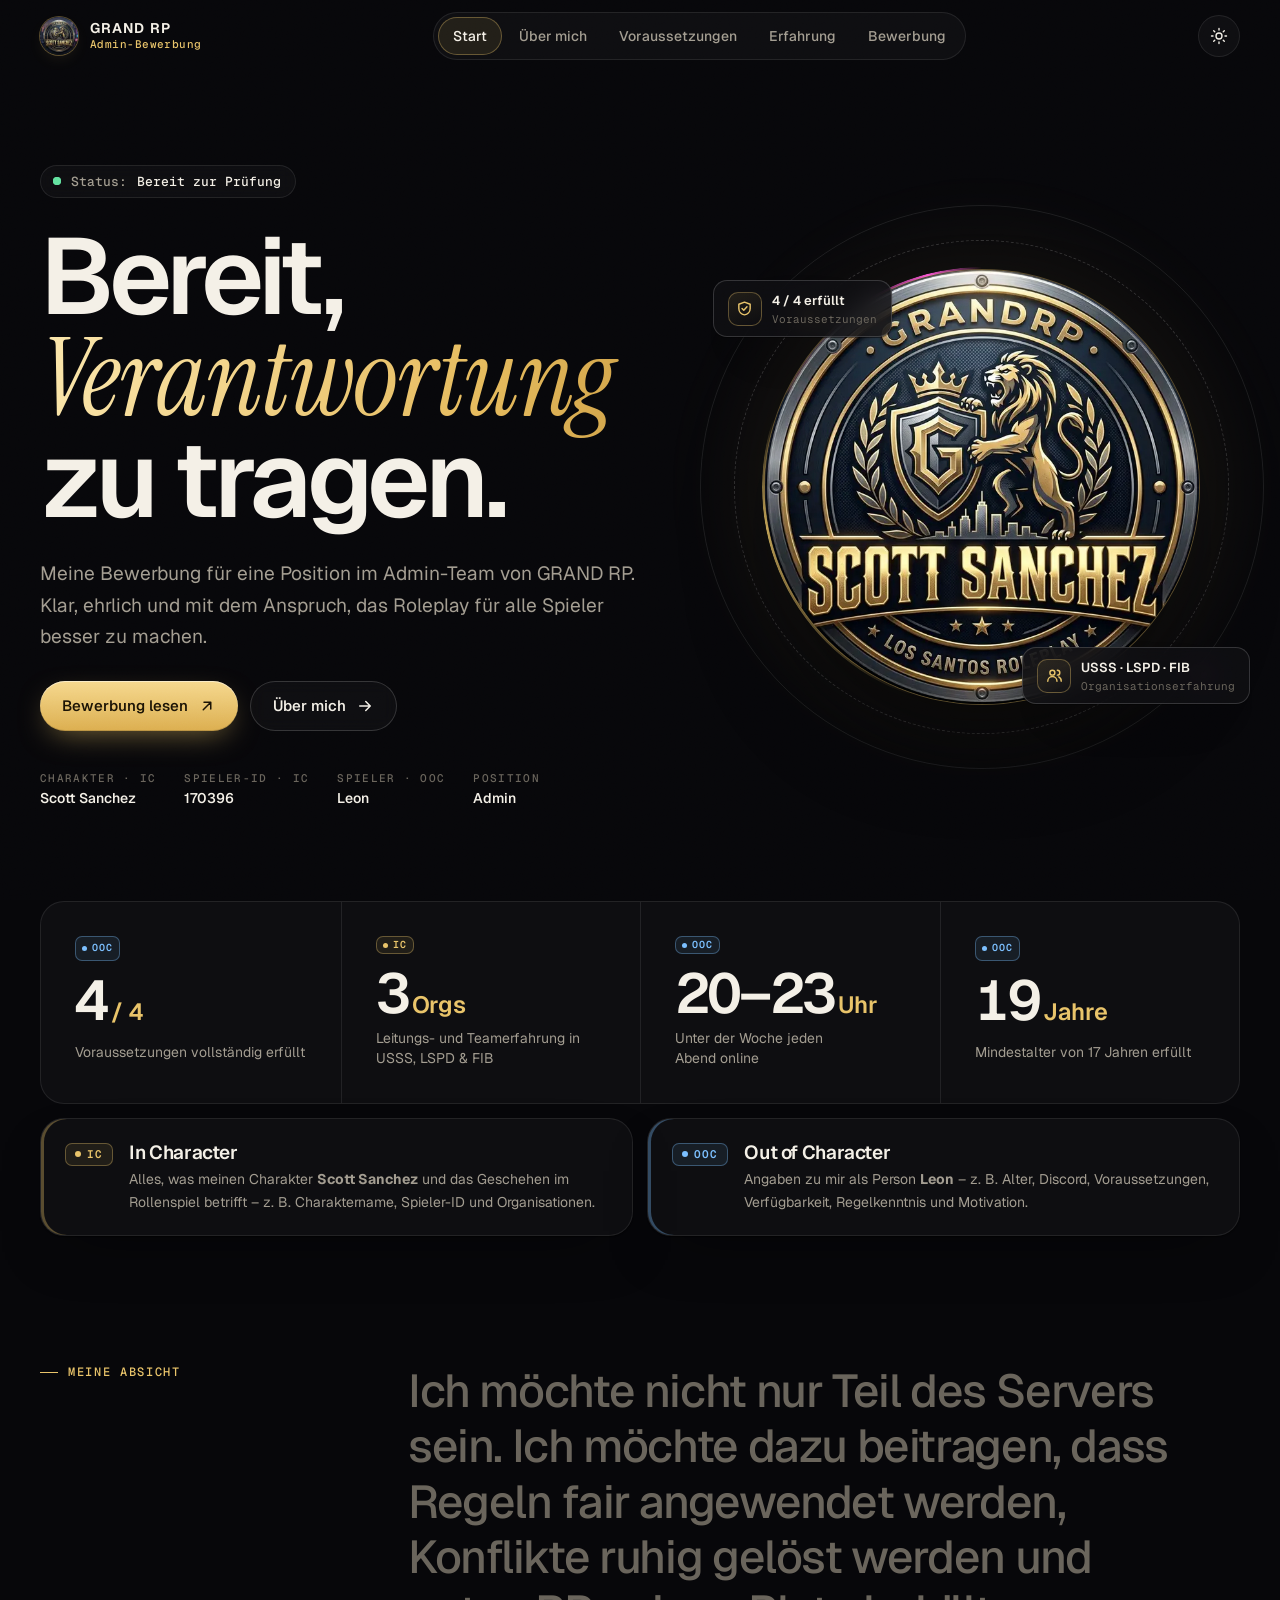
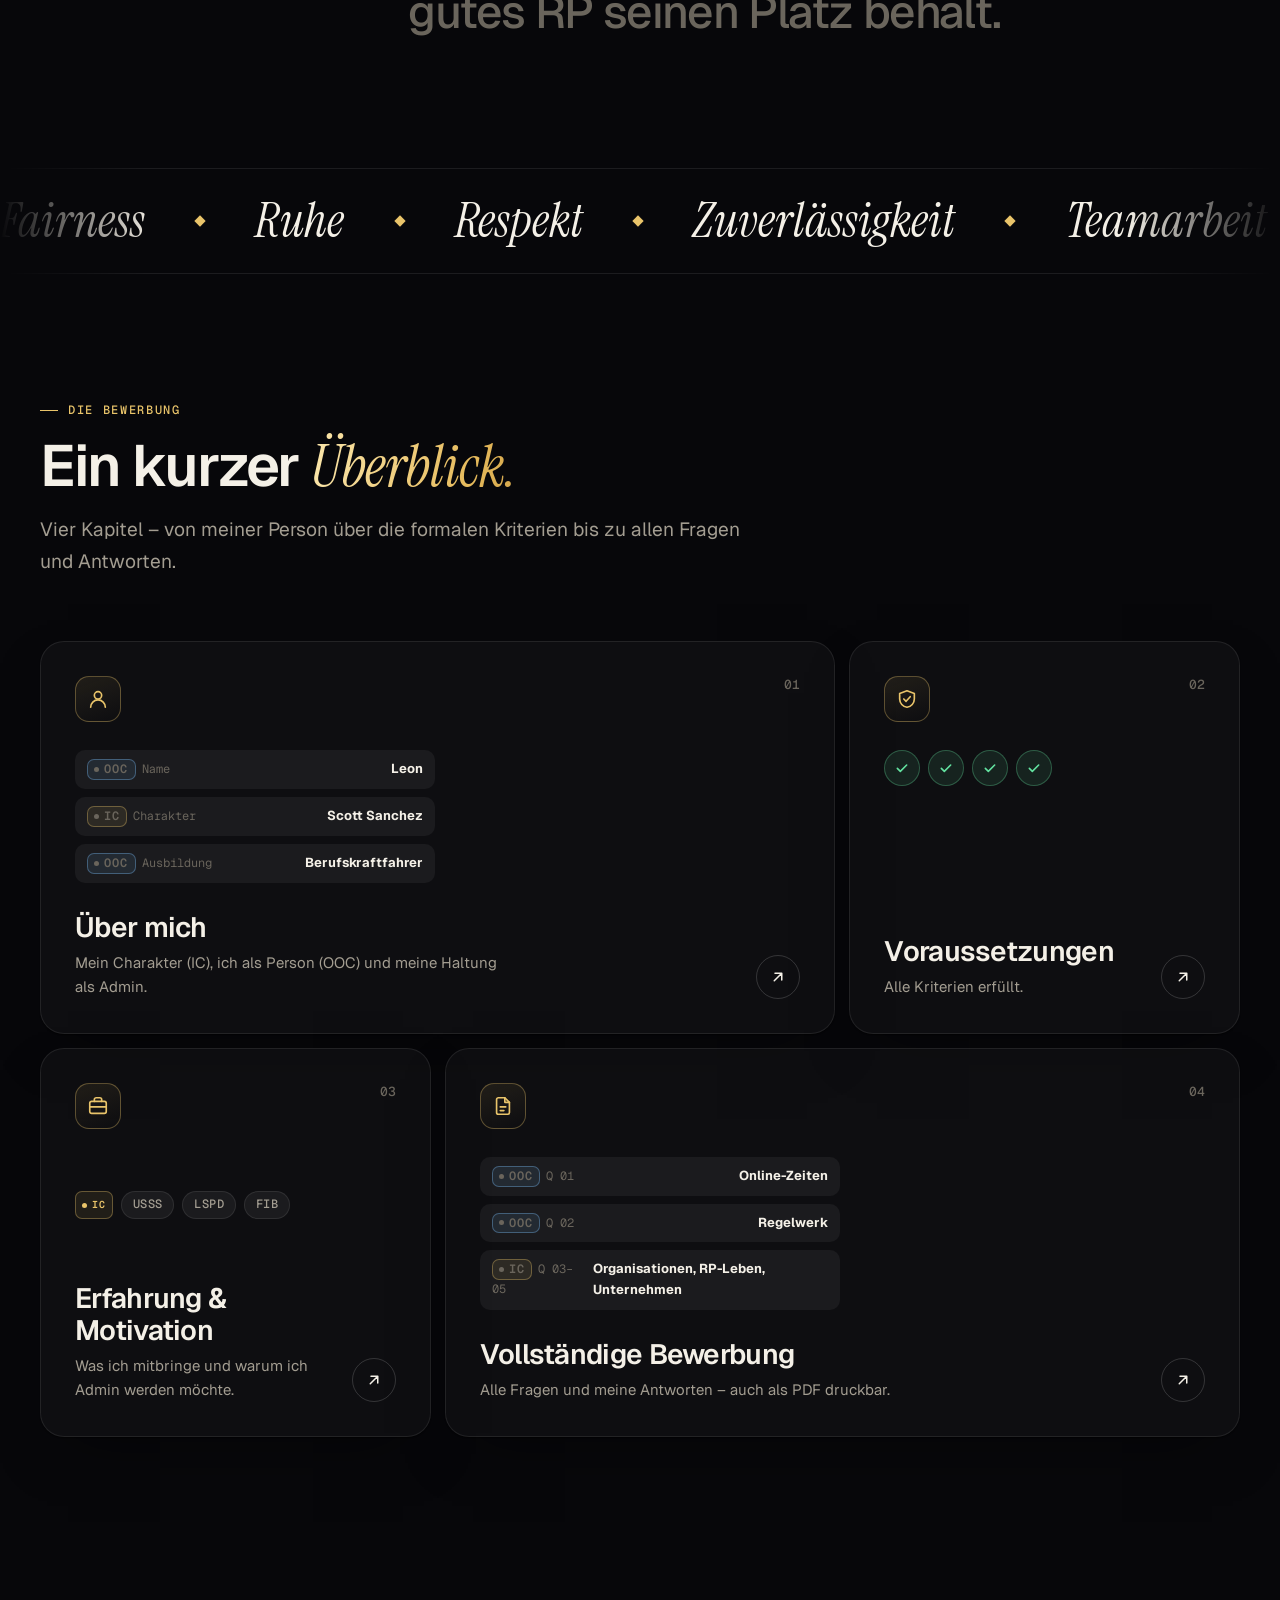
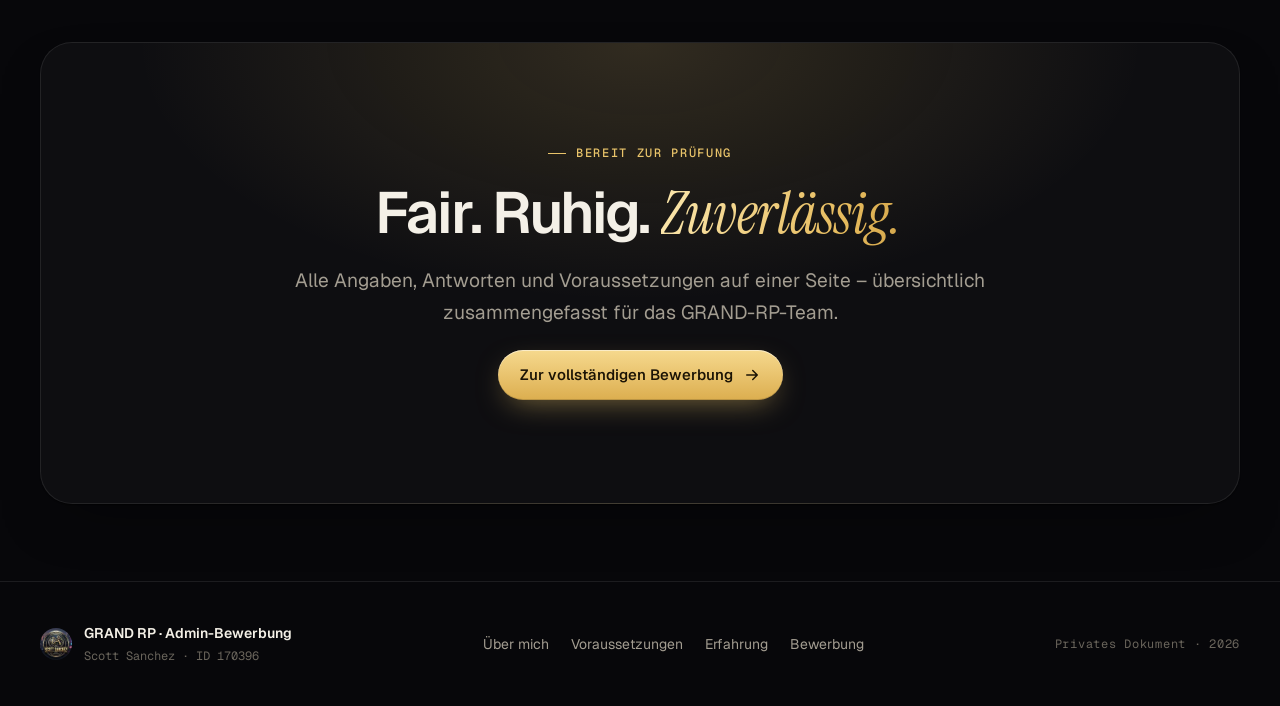
==== commit 160d662b: "IC- und OOC-Informationen klar voneinander trennen - Neue Kennzeichnung im Design-System: IC (Gold, " ====
--- a/index.html
+++ b/index.html
@@ -74,8 +74,9 @@
           </a>
         </div>
         <dl class="hero-meta" data-reveal style="--d:4">
-          <div><dt>Bewerber</dt><dd>Scott Sanchez</dd></div>
-          <div><dt>Spieler-ID</dt><dd>170396</dd></div>
+          <div><dt>Charakter · IC</dt><dd>Scott Sanchez</dd></div>
+          <div><dt>Spieler-ID · IC</dt><dd>170396</dd></div>
+          <div><dt>Spieler · OOC</dt><dd>Leon</dd></div>
           <div><dt>Position</dt><dd>Admin</dd></div>
         </dl>
       </div>
@@ -105,20 +106,39 @@
     <section class="container" aria-label="Auf einen Blick">
       <div class="stats" data-reveal>
         <div class="stat">
+          <span class="badge badge-sm badge-ooc"><abbr title="Out of Character">OOC</abbr></span>
           <span class="num"><span data-count="4">4</span><small>/ 4</small></span>
           <p>Voraussetzungen vollständig erfüllt</p>
         </div>
         <div class="stat">
+          <span class="badge badge-sm badge-ic"><abbr title="In Character">IC</abbr></span>
           <span class="num"><span data-count="3">3</span><small>Orgs</small></span>
           <p>Leitungs- und Teamerfahrung in USSS, LSPD &amp; FIB</p>
         </div>
         <div class="stat">
+          <span class="badge badge-sm badge-ooc"><abbr title="Out of Character">OOC</abbr></span>
           <span class="num">20–23<small>Uhr</small></span>
           <p>Unter der Woche jeden Abend online</p>
         </div>
         <div class="stat">
-          <span class="num"><span data-count="18">18</span><small>Jahre</small></span>
+          <span class="badge badge-sm badge-ooc"><abbr title="Out of Character">OOC</abbr></span>
+          <span class="num"><span data-count="19">19</span><small>Jahre</small></span>
           <p>Mindestalter von 17 Jahren erfüllt</p>
+        </div>
+      </div>
+
+      <div class="legend" role="list" aria-label="Legende: IC und OOC">
+        <div class="card legend-item zone-ic" role="listitem" data-reveal>
+          <div class="zone-head">
+            <span class="badge badge-ic"><abbr title="In Character">IC</abbr></span>
+            <div><h2>In Character</h2><p>Alles, was meinen Charakter <strong>Scott Sanchez</strong> und das Geschehen im Rollenspiel betrifft – z. B. Charaktername, Spieler-ID und Organisationen.</p></div>
+          </div>
+        </div>
+        <div class="card legend-item zone-ooc" role="listitem" data-reveal style="--d:1">
+          <div class="zone-head">
+            <span class="badge badge-ooc"><abbr title="Out of Character">OOC</abbr></span>
+            <div><h2>Out of Character</h2><p>Angaben zu mir als Person <strong>Leon</strong> – z. B. Alter, Discord, Voraussetzungen, Verfügbarkeit, Regelkenntnis und Motivation.</p></div>
+          </div>
         </div>
       </div>
     </section>
@@ -154,12 +174,12 @@
             <span class="bento-num">01</span>
           </div>
           <div class="mini-rows" aria-hidden="true">
-            <div><span>Name</span><b>Leon</b></div>
-            <div><span>Nickname</span><b>Scott Sanchez</b></div>
-            <div><span>Ausbildung</span><b>Berufskraftfahrer</b></div>
-          </div>
-          <div class="bento-foot">
-            <div><h3 class="h3">Über mich</h3><p>Persönliche Angaben, mein Profil und meine Haltung als Admin.</p></div>
+            <div><span><span class="badge badge-sm badge-ooc"><abbr title="Out of Character">OOC</abbr></span>Name</span><b>Leon</b></div>
+            <div><span><span class="badge badge-sm badge-ic"><abbr title="In Character">IC</abbr></span>Charakter</span><b>Scott Sanchez</b></div>
+            <div><span><span class="badge badge-sm badge-ooc"><abbr title="Out of Character">OOC</abbr></span>Ausbildung</span><b>Berufskraftfahrer</b></div>
+          </div>
+          <div class="bento-foot">
+            <div><h3 class="h3">Über mich</h3><p>Mein Charakter (IC), ich als Person (OOC) und meine Haltung als Admin.</p></div>
             <span class="go" aria-hidden="true"><svg viewBox="0 0 24 24" fill="none" stroke="currentColor" stroke-width="2" stroke-linecap="round" stroke-linejoin="round"><path d="M7 17 17 7M8 7h9v9"/></svg></span>
           </div>
         </a>
@@ -187,7 +207,7 @@
             <span class="bento-num">03</span>
           </div>
           <div class="bento-visual" aria-hidden="true">
-            <span class="tag">USSS</span><span class="tag">LSPD</span><span class="tag">FIB</span>
+            <span class="badge badge-sm badge-ic"><abbr title="In Character">IC</abbr></span><span class="tag">USSS</span><span class="tag">LSPD</span><span class="tag">FIB</span>
           </div>
           <div class="bento-foot">
             <div><h3 class="h3">Erfahrung &amp; Motivation</h3><p>Was ich mitbringe und warum ich Admin werden möchte.</p></div>
@@ -201,9 +221,9 @@
             <span class="bento-num">04</span>
           </div>
           <div class="mini-rows" aria-hidden="true">
-            <div><span>Q 01</span><b>Online-Zeiten</b></div>
-            <div><span>Q 02</span><b>Regelwerk</b></div>
-            <div><span>Q 03–05</span><b>Organisationen, RP-Leben, Unternehmen</b></div>
+            <div><span><span class="badge badge-sm badge-ooc"><abbr title="Out of Character">OOC</abbr></span>Q 01</span><b>Online-Zeiten</b></div>
+            <div><span><span class="badge badge-sm badge-ooc"><abbr title="Out of Character">OOC</abbr></span>Q 02</span><b>Regelwerk</b></div>
+            <div><span><span class="badge badge-sm badge-ic"><abbr title="In Character">IC</abbr></span>Q 03–05</span><b>Organisationen, RP-Leben, Unternehmen</b></div>
           </div>
           <div class="bento-foot">
             <div><h3 class="h3">Vollständige Bewerbung</h3><p>Alle Fragen und meine Antworten – auch als PDF druckbar.</p></div>
--- a/assets/css/main.css
+++ b/assets/css/main.css
@@ -57,6 +57,14 @@
     --on-gold: #1b1305;
 
     --neon: light-dark(#b0219b, #ff5ad9);
+
+    /* IC = Gold (Charakter), OOC = Blau (Person / Spieler) */
+    --ic: var(--gold);
+    --ic-soft: var(--gold-soft);
+    --ic-line: var(--gold-line);
+    --ooc: light-dark(#1f5fa8, #7cc0ff);
+    --ooc-soft: light-dark(rgb(31 95 168 / .08), rgb(124 192 255 / .09));
+    --ooc-line: light-dark(rgb(31 95 168 / .35), rgb(124 192 255 / .35));
     --success: light-dark(#16794a, #63e2a0);
     --success-soft: light-dark(rgb(22 121 74 / .1), rgb(99 226 160 / .1));
 
@@ -634,6 +642,69 @@
 
   @keyframes ping { 75%, 100% { transform: scale(2.6); opacity: 0; } }
 
+  /* ---------- IC / OOC ---------- */
+  .badge {
+    display: inline-flex;
+    align-items: center;
+    gap: 6px;
+    flex: none;
+    padding: 3px 9px;
+    border: 1px solid var(--zone-line, var(--ic-line));
+    border-radius: 7px;
+    background: var(--zone-soft, var(--ic-soft));
+    color: var(--zone, var(--ic));
+    font: 600 11px/1.4 var(--font-mono);
+    font-style: normal;
+    letter-spacing: .1em;
+    text-transform: uppercase;
+    white-space: nowrap;
+
+    &::before {
+      content: "";
+      width: 6px;
+      height: 6px;
+      border-radius: 50%;
+      background: currentColor;
+    }
+
+    & abbr { text-decoration: none; cursor: help; }
+  }
+
+  .badge-sm { padding: 1px 6px; font-size: 10px; gap: 5px; &::before { width: 5px; height: 5px; } }
+
+  .zone-ic,
+  .badge-ic { --zone: var(--ic); --zone-soft: var(--ic-soft); --zone-line: var(--ic-line); }
+
+  .zone-ooc,
+  .badge-ooc { --zone: var(--ooc); --zone-soft: var(--ooc-soft); --zone-line: var(--ooc-line); }
+
+  /* Karten innerhalb einer Zone bekommen einen farbigen Randstreifen */
+  .card:is(.zone-ic, .zone-ooc),
+  :is(.zone-ic, .zone-ooc) .card:not(.feature-accent) {
+    box-shadow: inset 3px 0 0 var(--zone-line), var(--shadow);
+  }
+
+  .zone-head {
+    display: flex;
+    align-items: flex-start;
+    gap: 16px;
+    padding: 18px 22px;
+    border: 1px solid var(--zone-line);
+    border-radius: var(--radius);
+    background: linear-gradient(90deg, var(--zone-soft), transparent 75%);
+
+    & .badge { margin-top: 2px; }
+    & h2, & h3 { font-size: 19px; line-height: 1.25; letter-spacing: -.02em; }
+    & p { margin-top: 4px; font-size: 14px; color: var(--muted); }
+  }
+
+  .label-row {
+    display: flex;
+    flex-wrap: wrap;
+    align-items: center;
+    gap: 10px 14px;
+  }
+
   /* ---------- Section-Head ---------- */
   .section-head {
     display: grid;
@@ -1083,6 +1154,25 @@
 
   @keyframes marquee { to { translate: calc(-100% - var(--gap)) 0; } }
 
+  /* IC/OOC-Legende */
+  .legend {
+    display: grid;
+    grid-template-columns: repeat(2, 1fr);
+    gap: 14px;
+    margin-top: 14px;
+  }
+
+  .legend-item {
+    padding: 22px 24px;
+    border-radius: var(--radius-lg);
+
+    & .zone-head { border: 0; padding: 0; background: none; }
+  }
+
+  .stat .badge { justify-self: start; margin-bottom: 6px; }
+
+  .mini-rows span .badge { margin-right: 6px; vertical-align: 1px; }
+
   /* Absicht */
   .intent {
     display: grid;
@@ -1221,10 +1311,20 @@
     align-items: start;
   }
 
-  .profile-card {
-    position: sticky;
-    top: calc(var(--header-h) + 20px);
-    padding: 22px;
+  .profile-stack { display: grid; gap: 14px; }
+
+  .profile-card { padding: 22px; }
+
+  .profile-card .zone-label {
+    display: flex;
+    justify-content: space-between;
+    align-items: center;
+    gap: 12px;
+    margin-bottom: 16px;
+    font: 500 12px var(--font-mono);
+    letter-spacing: .1em;
+    text-transform: uppercase;
+    color: var(--subtle);
   }
 
   .profile-avatar {
@@ -1527,6 +1627,11 @@
     & .h3 em { color: var(--on-gold); }
   }
 
+  .zone-ooc .feature-accent {
+    background: linear-gradient(150deg, #b5dcff, #6fb0f0 60%, #4a8ad6);
+    box-shadow: 0 30px 80px -30px rgb(124 192 255 / .45);
+  }
+
   /* Wochenplan */
   .schedule {
     padding: clamp(22px, 3vw, 32px);
@@ -1588,6 +1693,18 @@
 
   .js .schedule[data-reveal]:not(.is-visible) .bar { scale: 0 1; }
 
+  .zone-ooc .bar {
+    color: #06182b;
+    background: linear-gradient(180deg, #b5dcff, #6fb0f0);
+    box-shadow: 0 0 20px -4px rgb(124 192 255 / .7);
+  }
+
+  .zone-ooc .bar-soft {
+    color: var(--ooc);
+    background: repeating-linear-gradient(135deg, var(--ooc-soft) 0 8px, transparent 8px 16px);
+    box-shadow: inset 0 0 0 1px var(--ooc-line);
+  }
+
   .schedule-legend {
     display: flex;
     flex-wrap: wrap;
@@ -1599,6 +1716,11 @@
     & span { display: inline-flex; align-items: center; gap: 8px; }
     & i { width: 18px; height: 10px; border-radius: 3px; background: linear-gradient(180deg, #f6d98e, #dcae4f); }
     & i.soft { background: repeating-linear-gradient(135deg, var(--gold-line) 0 3px, transparent 3px 6px); box-shadow: inset 0 0 0 1px var(--gold-line); }
+  }
+
+  .zone-ooc .schedule-legend {
+    & i { background: linear-gradient(180deg, #b5dcff, #6fb0f0); }
+    & i.soft { background: repeating-linear-gradient(135deg, var(--ooc-line) 0 3px, transparent 3px 6px); box-shadow: inset 0 0 0 1px var(--ooc-line); }
   }
 
   /* ========== Vollständige Bewerbung ========== */
@@ -1630,8 +1752,28 @@
 
       &[aria-current="location"] {
         color: var(--text);
-        border-left-color: var(--gold);
+        border-left-color: var(--zone, var(--gold));
       }
+
+      &:is(.zone-ic, .zone-ooc)::before {
+        content: "";
+        display: inline-block;
+        width: 6px;
+        height: 6px;
+        margin: 0 9px 1px 0;
+        border-radius: 50%;
+        background: var(--zone);
+      }
+    }
+
+    & .toc-group {
+      padding: 14px 0 4px 16px;
+      font: 500 11px var(--font-mono);
+      letter-spacing: .12em;
+      text-transform: uppercase;
+      color: var(--subtle);
+
+      &:first-child { padding-top: 4px; }
     }
 
     & .eyebrow { margin-bottom: 14px; }
@@ -1639,6 +1781,10 @@
   }
 
   .app-section { display: grid; gap: 22px; }
+  .app-zone { display: grid; gap: 14px; scroll-margin-top: calc(var(--header-h) + 24px); }
+  .app-zone + .app-zone { margin-top: 18px; }
+  .zone-block { display: grid; gap: clamp(24px, 3vw, 36px); }
+  .zone-block .duo + .exp-block { margin-top: clamp(40px, 6vw, 88px); }
   .app-section + .app-section { margin-top: clamp(56px, 7vw, 96px); }
 
   .app-head {
@@ -1726,10 +1872,9 @@
     .criteria-layout,
     .exp-block,
     .app-layout { grid-template-columns: 1fr; }
-    .profile-card,
     .status-panel,
     .exp-block .section-head { position: static; }
-    .profile-card { max-width: 440px; }
+    .profile-stack { grid-template-columns: repeat(auto-fit, minmax(280px, 1fr)); align-items: start; }
     .toc { position: static; }
     .toc nav { display: none; }
     .toc .toc-actions { grid-auto-flow: column; justify-content: start; }
@@ -1738,7 +1883,8 @@
   @media (max-width: 640px) {
     .stats { grid-template-columns: 1fr 1fr; }
     .values,
-    .duo { grid-template-columns: 1fr; }
+    .duo,
+    .legend { grid-template-columns: 1fr; }
     .criterion { grid-template-columns: auto 1fr; gap: 16px; }
     .criterion .tag { grid-column: 2; justify-self: start; }
     .bar:not(.bar-soft) { font-size: 0; }
